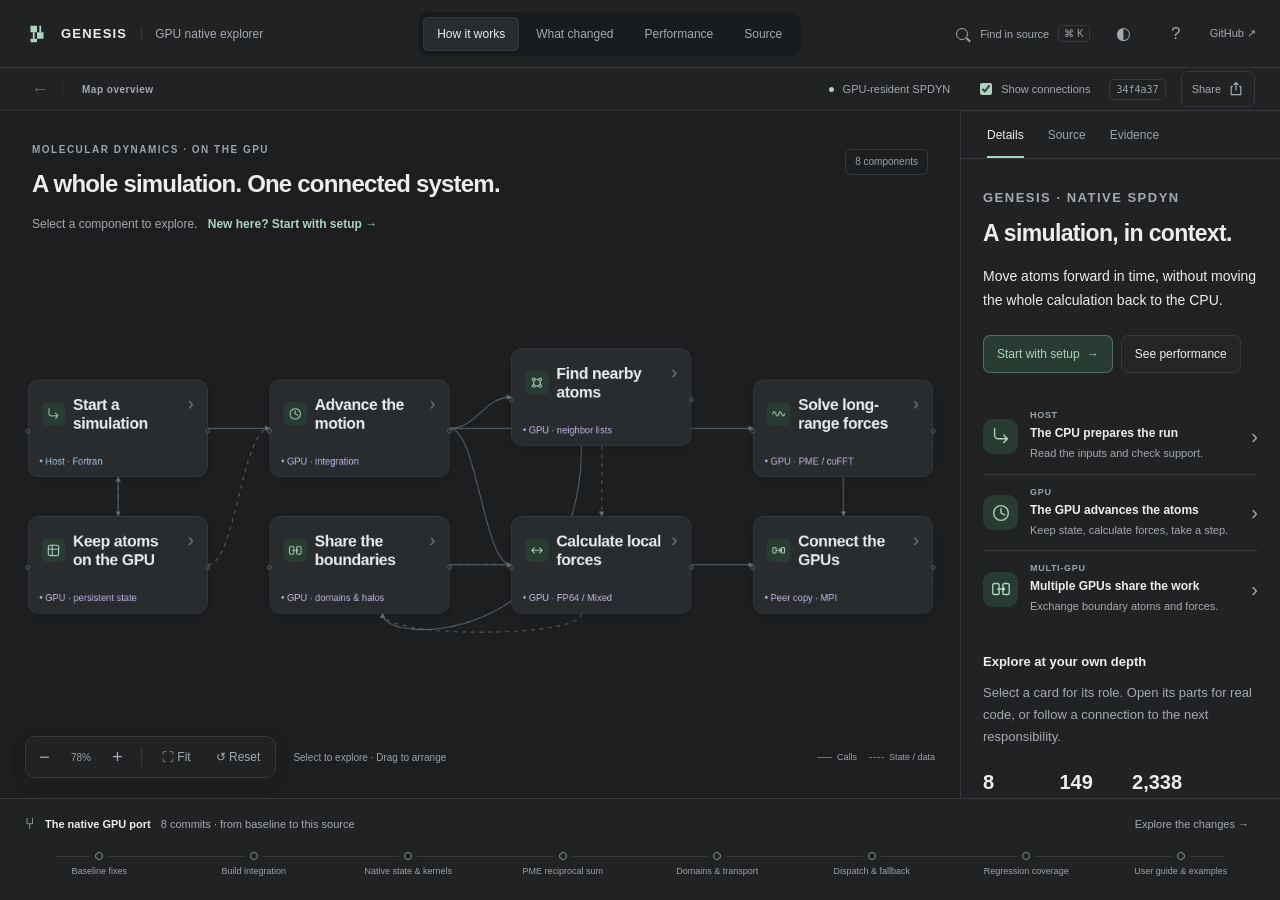
==== docs/explorer/index.html @ 55e9e9e3 "Make architecture blocks link directly to components and source" ====
<!doctype html>
<html lang="en">
<head>
  <meta charset="utf-8">
  <meta name="viewport" content="width=device-width, initial-scale=1">
  <meta name="theme-color" content="#1c1e20">
  <meta name="description" content="Explore how GENESIS keeps molecular dynamics on the GPU. An interactive, source-linked guide to the native SPDYN architecture and published results.">
  <title>GENESIS — GPU native explorer</title>
  <link rel="icon" href="./favicon.svg" type="image/svg+xml">
  <link rel="stylesheet" href="./styles.css">
  <script defer src="./source-map.js"></script>
  <script defer src="./component-guide.js"></script>
  <script defer src="./measurements.js"></script>
  <script defer src="./source-index.js"></script>
  <script defer src="./source-manifest.js"></script>
  <script defer src="./source-reader.js"></script>
  <script defer src="./navigation.js"></script>
  <script defer src="./app.js"></script>
</head>
<body>
  <a class="skip-link" href="#workspace">Skip to explorer</a>
  <header class="app-header">
    <button class="brand" id="home" aria-label="GENESIS explorer home"><svg viewBox="0 0 28 28" aria-hidden="true"><path d="M7 5h7v7H7zM14 12h7v7h-7zM7 19h7v4H7z"/><path d="M10.5 12v7M17.5 5v7" fill="none" stroke="currentColor" stroke-width="2"/></svg><strong>GENESIS</strong><span>GPU native explorer</span></button>
    <nav class="segmented main-nav" aria-label="Explorer view"><button data-view="architecture" aria-pressed="true">How it works</button><button data-view="movement" aria-pressed="false">What changed</button><button data-view="measurements" aria-pressed="false">Performance</button><button id="source-open" aria-pressed="false">Source</button></nav>
    <div class="header-actions"><button id="search-open" class="search-button" aria-label="Find in source" title="Find a component or function"><span class="search-icon" aria-hidden="true"></span><span>Find in source</span><kbd>⌘ K</kbd></button><button id="theme" class="icon-button" aria-label="Switch to light appearance" title="Change appearance">◐</button><button id="help-open" class="icon-button" aria-label="How to use this explorer">?</button><a class="github-link" href="https://github.com/wmarti/genesis-gpu-native" target="_blank" rel="noreferrer" aria-label="Open repository on GitHub">GitHub ↗</a></div>
  </header>
  <div class="context-bar"><div class="breadcrumbs"><button id="back" aria-label="Go back to overview" disabled>←</button><button id="overview">Map overview</button><span id="breadcrumb-detail"></span></div><div class="context-controls"><span class="status-dot"></span><span id="context-label">GPU-resident SPDYN</span><label id="neighbor-control"><input type="checkbox" id="neighbors" checked> Show connections</label><a id="revision" class="revision" target="_blank" rel="noreferrer"></a></div><button id="share-open" class="share-button" title="Share the current component, source, or results">Share <svg viewBox="0 0 20 20" fill="none" stroke="currentColor" stroke-width="1.5" aria-hidden="true"><path d="M6 7H4v10h12V7h-2M10 12V2m-3 3 3-3 3 3"/></svg></button></div>
  <main id="workspace" class="workspace" tabindex="-1">
    <section id="main-panel" class="main-panel" aria-label="Architecture explorer">
      <div class="canvas-heading"><div><p class="eyebrow" id="view-eyebrow">MOLECULAR DYNAMICS · ON THE GPU</p><h1 id="view-title">A whole simulation. One connected system.</h1><p id="view-subtitle">Follow a step from input to motion. Select a component to see how it works.</p></div><span class="scope-chip" id="scope-chip">8 components</span></div>
      <div id="graph-viewport" class="graph-viewport" aria-label="Interactive architecture graph"><div id="graph-world" class="graph-world"><svg id="connections" class="connections" width="1250" height="650" viewBox="0 0 1250 650" aria-hidden="true"></svg><div id="nodes"></div></div></div>
      <div id="alternate-view" class="alternate-view" hidden></div>
      <div id="graph-bottom" class="graph-bottom"><div class="graph-tools"><button id="zoom-out" aria-label="Zoom out">−</button><span id="zoom-label">100%</span><button id="zoom-in" aria-label="Zoom in">+</button><span class="tool-divider"></span><button id="fit" title="Fit graph in view">⛶ <span>Fit</span></button><button id="arrange" title="Restore original layout">↺ <span>Reset</span></button></div><span class="canvas-hint">Select to explore · Drag to arrange</span><div class="graph-legend"><span><i></i> Calls</span><span><i class="dashed"></i> State / data</span></div></div>
    </section>
    <aside id="inspector" class="inspector" aria-label="Component inspector"><nav class="inspector-tabs" aria-label="Inspector view"><button data-tab="details" aria-pressed="true">Details</button><button data-tab="code" aria-pressed="false">Source</button><button data-tab="evidence" aria-pressed="false">Evidence</button></nav><div id="inspector-content" class="inspector-content"></div></aside>
  </main>
  <footer class="history-footer"><div class="history-top"><span><span class="branch-icon" aria-hidden="true">⑂</span><strong>The native GPU port</strong><span class="muted">8 commits · from baseline to this source</span></span><button id="history-open">Explore the changes <span aria-hidden="true">→</span></button></div><div id="timeline" class="timeline" aria-label="Native port commit history"></div></footer>
  <dialog id="search-dialog" class="search-dialog" aria-label="Find in source"><form method="dialog" class="search-top"><span class="search-icon" aria-hidden="true"></span><input id="search-input" placeholder="Search components, functions, or files…" aria-label="Search source" autocomplete="off"><button class="small-button" aria-label="Close search">Esc</button></form><p class="search-caption" id="search-caption">Start with a component, or search the SPDYN source.</p><div id="search-results" class="search-results"></div></dialog>
  <dialog id="share-dialog" class="share-dialog" aria-labelledby="share-title"><form method="dialog"><button class="close-help icon-button" aria-label="Close sharing">×</button></form><h2 id="share-title">Share this view</h2><p>Open the same component, source definition, or performance comparison.</p><label for="share-url" class="sr-only">Link to this view</label><input id="share-url" type="text" readonly spellcheck="false"><p id="share-preview-note" class="share-note" hidden>This is a local preview. The public link will work after the explorer is published to GitHub Pages.</p><div class="share-actions"><button id="share-copy" class="button primary">Copy link</button><span id="share-status" role="status"></span></div></dialog>
  <dialog id="help-dialog" class="help-dialog" aria-label="How to use the explorer"><form method="dialog"><button class="close-help icon-button" aria-label="Close help">×</button></form><p class="eyebrow">A SMALL GUIDE</p><h2>Follow your curiosity.</h2><p>Start with the map. Every card explains one part of the simulation in plain language.</p><div class="help-row"><span>1</span><div><strong>Select a component</strong><p>Read its role and follow its connections on the map.</p></div></div><div class="help-row"><span>2</span><div><strong>Go one level deeper</strong><p>Explore its parts, read an excerpt, or open Source to browse complete files.</p></div></div><div class="help-row"><span>3</span><div><strong>See the evidence</strong><p>Browse the port history and published benchmarks, with links to their source.</p></div></div><p class="help-note">Drag cards to rearrange. Drag the background to pan. Use + / − or scroll to zoom. Press <kbd>⌘ / Ctrl K</kbd> to search and <kbd>Esc</kbd> to go back.</p><nav class="documentation-links" aria-label="Documentation"><a href="https://github.com/wmarti/genesis-gpu-native/blob/main/doc/21_GPU_Native.rst" target="_blank" rel="noreferrer">User guide ↗</a><a href="./architecture.html" target="_blank" rel="noreferrer">Interactive diagram ↗</a><a href="https://github.com/wmarti/genesis-gpu-native" target="_blank" rel="noreferrer">Repository ↗</a></nav></dialog>
  <div id="toast" class="toast" role="status"></div>
</body>
</html>
---- docs/explorer/styles.css ----
:root {
  color-scheme:dark;
  --bg:#1c1e20;
  --panel:#202224;
  --card:#292c2f;
  --card-hover:#303538;
  --text:#ecedee;
  --muted:#a4a9af;
  --faint:#9ba3ab;
  --line:#35393d;
  --accent:#acd4be;
  --accent-bg:#283c33;
  --blue:#aec8e3;
  --purple:#c4b7e5;
  --shadow:0 16px 60px #0004;
  --dot:#3c414550;
  font-family:-apple-system,BlinkMacSystemFont,"Segoe UI",sans-serif;
  font-size:13px;
  -webkit-font-smoothing:antialiased
}
* {
  box-sizing:border-box
}
body {
  margin:0;
  height:100dvh;
  display:flex;
  flex-direction:column;
  overflow:hidden;
  background:var(--bg);
  color:var(--text)
}
button,input,select {
  font:inherit
}
button,a,input,select {
  -webkit-tap-highlight-color:transparent
}
button {
  color:inherit;
  border:0;
  background:none;
  cursor:pointer
}
button:disabled {
  opacity:.35;
  cursor:default
}
a {
  color:var(--accent);
  text-decoration:none
}
a:hover {
  text-decoration:underline
}
button:focus-visible,a:focus-visible,input:focus-visible,select:focus-visible {
  outline:2px solid var(--accent);
  outline-offset:4px
}
button:hover:not(:disabled) {
  color:var(--text)
}
button:active:not(:disabled) {
  transform:translateY(1px)
}
[hidden] {
  display:none!important
}
h1,h2,h3,p {
  margin:0
}
h1 {
  font-size:24px;
  font-weight:600;
  letter-spacing:-.8px;
  line-height:1.25
}
h2 {
  font-size:24px;
  font-weight:600;
  letter-spacing:-.65px;
  line-height:1.25
}
h3 {
  font-size:14px;
  font-weight:600
}
p {
  line-height:1.65
}
kbd {
  font-family:inherit;
  font-size:10px;
  border:1px solid var(--line);
  border-radius:4px;
  padding:2px 5px;
  color:var(--muted)
}
.muted {
  color:var(--muted)
}
.eyebrow {
  font-size:10px;
  font-weight:600;
  letter-spacing:1.5px;
  color:var(--faint);
  margin-bottom:10px
}
.skip-link {
  position:absolute;
  top:-100px;
  background:var(--panel);
  padding:12px;
  z-index:99
}
.skip-link:focus {
  top:0
}
.app-header {
  height:68px;
  flex-shrink:0;
  display:flex;
  align-items:center;
  justify-content:space-between;
  padding:0 24px;
  border-bottom:1px solid var(--line);
  gap:16px;
  background:var(--panel)
}
.brand {
  display:flex;
  align-items:center;
  gap:11px;
  white-space:nowrap;
  padding:0
}
.brand svg {
  width:26px;
  height:26px;
  fill:var(--accent);
  color:var(--accent)
}
.brand strong {
  letter-spacing:1.2px;
  font-size:13px
}
.brand>span {
  border-left:1px solid var(--line);
  padding-left:13px;
  margin-left:3px;
  color:var(--muted);
  font-size:12px
}
.segmented {
  display:flex;
  border:1px solid var(--line);
  padding:4px;
  gap:3px;
  border-radius:10px
}
.segmented button {
  padding:8px 14px;
  color:var(--muted);
  font-size:12px;
  border-radius:6px;
  white-space:nowrap
}
.segmented button[aria-pressed=true] {
  background:#ffffff0d;
  color:var(--text);
  box-shadow:0 1px 3px #0002
}
.header-actions {
  display:flex;
  align-items:center;
  gap:16px;
  color:var(--muted)
}
.search-button {
  display:flex;
  gap:9px;
  align-items:center;
  font-size:11px;
  padding:6px 0
}
.search-icon {
  width:12px;
  height:12px;
  border:1.5px solid currentColor;
  border-radius:50%;
  position:relative;
  display:inline-block;
  flex-shrink:0;
  margin-right:3px
}
.search-icon:after {
  content:"";
  position:absolute;
  width:5px;
  height:1.5px;
  background:currentColor;
  right:-4px;
  bottom:-2px;
  transform:rotate(45deg)
}
.icon-button {
  font-size:17px;
  min-width:25px;
  min-height:30px;
  color:var(--muted)
}
.github-link {
  font-size:11px;
  color:var(--muted)
}
.context-bar {
  height:43px;
  flex-shrink:0;
  display:flex;
  align-items:center;
  justify-content:space-between;
  padding:0 25px;
  border-bottom:1px solid var(--line);
  font-size:11px;
  background:var(--panel)
}
.breadcrumbs {
  display:flex;
  align-items:center;
  gap:12px
}
.breadcrumbs>button:first-child {
  font-size:18px;
  padding-right:14px;
  border-right:1px solid var(--line)
}
.breadcrumbs>button:nth-child(2) {
  font-size:10px;
  font-weight:600;
  letter-spacing:.5px;
  color:var(--muted)
}
#breadcrumb-detail {
  color:var(--text)
}
#breadcrumb-detail:not(:empty):before {
  content:"/";
  color:var(--faint);
  margin-right:12px
}
.context-controls {
  display:flex;
  align-items:center;
  gap:9px;
  color:var(--muted)
}
.status-dot {
  width:5px;
  height:5px;
  border-radius:50%;
  background:var(--accent)
}
.context-controls label {
  display:flex;
  align-items:center;
  gap:6px;
  margin:0 10px 0 17px
}
.context-controls input {
  accent-color:var(--accent);
  width:12px;
  height:12px
}
.revision {
  color:var(--faint);
  font-family:ui-monospace,SFMono-Regular,Consolas,monospace;
  font-size:10px;
  border:1px solid var(--line);
  border-radius:5px;
  padding:4px 6px
}
.workspace {
  display:grid;
  grid-template-columns:minmax(0,1fr) 350px;
  flex:1;
  min-height:0;
  outline:none
}
.main-panel {
  position:relative;
  min-width:0;
  min-height:0;
  overflow:hidden;
  display:flex;
  flex-direction:column;
  background-image:radial-gradient(var(--dot) .7px,transparent .7px);
  background-size:24px 24px
}
.canvas-heading {
  padding:31px 32px 0;
  display:flex;
  justify-content:space-between;
  gap:20px;
  flex-shrink:0;
  pointer-events:none;
  z-index:1
}
.canvas-heading>div {
  max-width:640px
}
.canvas-heading>div>p:last-child {
  color:var(--muted);
  font-size:12px;
  margin-top:10px
}
.scope-chip {
  border:1px solid var(--line);
  height:26px;
  border-radius:6px;
  padding:6px 9px;
  white-space:nowrap;
  font-size:10px;
  color:var(--faint);
  margin-top:7px
}
.graph-viewport {
  flex:1;
  position:relative;
  min-height:0;
  overflow:hidden;
  touch-action:none;
  cursor:grab
}
.graph-viewport:active {
  cursor:grabbing
}
.graph-world {
  position:absolute;
  transform-origin:0 0;
  width:1250px;
  height:650px;
  will-change:transform
}
.connections {
  position:absolute;
  inset:0;
  overflow:visible;
  pointer-events:none
}
.edge {
  stroke:#59636b;
  stroke-width:1.3;
  fill:none;
  transition:opacity .2s,stroke .2s
}
.edge.data {
  stroke-dasharray:5 6
}
.edge.highlight {
  stroke:var(--accent);
  stroke-width:1.6
}
.edge.faded {
  opacity:.13
}
.edge-label {
  fill:var(--faint);
  font-size:10px;
  paint-order:stroke;
  stroke:var(--bg);
  stroke-width:5px;
  stroke-linejoin:round
}
.edge-label.faded {
  opacity:.15
}
.node {
  position:absolute;
  width:231px;
  min-height:145px;
  background:var(--card);
  border:1px solid #40464c88;
  border-radius:13px;
  overflow:visible;
  box-shadow:0 3px 8px #0001;
  cursor:grab;
  text-align:left;
  transition:background .18s,border-color .18s,box-shadow .18s,opacity .18s;
  padding:0;
  color:var(--text);
  touch-action:none
}
.node:hover {
  background:var(--card-hover);
  border-color:#67727a;
  box-shadow:0 6px 20px #0002
}
.node.selected {
  border-color:var(--accent);
  box-shadow:0 0 0 1px #acd4be20,0 6px 20px #0002
}
.node.selected:before {
  content:"";
  position:absolute;
  inset:-4px;
  border:1px solid #acd4be24;
  border-radius:16px;
  pointer-events:none
}
.node.faded {
  opacity:1
}
.node:active:not(:disabled) {
  transform:none
}
.node-main {
  padding:18px 17px 16px
}
.node-heading {
  display:flex;
  align-items:center;
  gap:9px;
  margin-bottom:11px
}
.node-icon {
  width:27px;
  height:27px;
  display:grid;
  place-items:center;
  border-radius:7px;
  background:#ffffff06;
  color:var(--accent);
  font-size:17px;
  flex-shrink:0
}
.node h3 {
  font-size:16px;
  font-weight:550;
  letter-spacing:-.35px;
  line-height:1.25
}
.node-open {
  margin-left:auto;
  font-size:15px;
  color:var(--faint);
  align-self:start
}
.node p {
  color:var(--muted);
  font-size:12px;
  line-height:1.55;
  min-height:56px
}
/* At laptop sizes, roles stay legible and detail appears on selection. */
.compact-graph .node { min-height:0; }
.compact-graph .node-main { padding:19px 17px 17px; }
.compact-graph .node-heading { min-height:48px; margin-bottom:0; gap:10px; }
.compact-graph .node h3 { font-size:20px; line-height:1.2; letter-spacing:-.4px; }
.compact-graph .node-icon { width:30px; height:30px; }
.compact-graph .node p { display:none; }
.compact-graph .node .node-footer { font-size:12px; padding:12px 14px; }
.compact-graph .node-footer>span:last-child { display:none; }
.compact-graph .node-open { font-size:23px; }
.node-footer {
  border-top:1px solid #ffffff07;
  display:flex;
  align-items:center;
  justify-content:space-between;
  padding:9px 16px;
  font-size:9px;
  color:var(--faint);
  border-radius:0 0 12px 12px
}
.node-footer .badge {
  color:var(--purple)
}
.node.host .badge {
  color:var(--blue)
}
.node .port {
  position:absolute;
  width:6px;
  height:6px;
  border-radius:50%;
  border:1px solid #59636b;
  background:var(--card);
  top:50%;
  left:-4px
}
.node .port.right {
  left:auto;
  right:-4px
}
.node.selected .port {
  border-color:var(--accent)
}
.graph-bottom {
  min-height:68px;
  display:flex;
  align-items:center;
  gap:17px;
  padding:0 25px 14px;
  flex-shrink:0
}
.graph-tools {
  display:flex;
  align-items:center;
  gap:7px;
  background:var(--panel);
  border:1px solid var(--line);
  border-radius:10px;
  padding:6px;
  box-shadow:0 4px 20px #0001
}
.graph-tools button {
  color:var(--muted);
  font-size:12px;
  height:28px;
  border-radius:5px;
  padding:0 9px
}
.graph-tools button:hover {
  background:#ffffff08
}
.graph-tools button:first-child,.graph-tools button:nth-child(3) {
  font-size:18px;
  width:25px;
  padding:0
}
.graph-tools #zoom-label {
  font-size:10px;
  color:var(--faint);
  width:34px;
  text-align:center
}
.tool-divider {
  height:18px;
  width:1px;
  background:var(--line);
  margin:0 4px
}
.canvas-hint {
  font-size:10px;
  color:var(--faint)
}
.graph-legend {
  display:flex;
  gap:12px;
  margin-left:auto;
  font-size:9px;
  color:var(--faint);
  white-space:nowrap
}
.graph-legend span {
  display:flex;
  align-items:center;
  gap:5px
}
.graph-legend i {
  width:15px;
  border-top:1px solid #65717b
}
.graph-legend i.dashed {
  border-top-style:dashed
}
.inspector {
  background:var(--panel);
  border-left:1px solid var(--line);
  min-height:0;
  display:flex;
  flex-direction:column;
  overflow:hidden
}
.inspector-tabs {
  height:48px;
  display:flex;
  gap:24px;
  align-items:stretch;
  flex-shrink:0;
  padding:0 26px;
  border-bottom:1px solid var(--line)
}
.inspector-tabs button {
  padding:0;
  font-size:11px;
  color:var(--faint);
  position:relative
}
.inspector-tabs button[aria-pressed=true] {
  color:var(--text)
}
.inspector-tabs button[aria-pressed=true]:after {
  content:"";
  position:absolute;
  bottom:0;
  height:2px;
  left:0;
  right:0;
  background:var(--accent)
}
.inspector-content {
  padding:30px 26px 32px;
  overflow:auto;
  min-height:0;
  scrollbar-width:thin;
  scrollbar-color:var(--line) transparent
}
.inspector-content h2 {
  font-size:24px;
  margin-bottom:17px
}
.inspector-content .lead {
  font-size:13px;
  line-height:1.7;
  margin-bottom:17px;
  color:var(--text)
}
.inspector-content p {
  font-size:12px;
  color:var(--muted)
}
.inspector-content h3 {
  margin:27px 0 13px;
  font-size:12px
}
.inspector-actions {
  display:flex;
  gap:8px;
  flex-wrap:wrap;
  margin:23px 0
}
.button {
  display:inline-flex;
  align-items:center;
  justify-content:center;
  border:1px solid var(--line);
  background:#ffffff04;
  padding:10px 13px;
  border-radius:7px;
  font-size:11px;
  gap:7px;
  color:var(--text);
  line-height:1.3
}
.button.primary {
  border-color:#acd4be55;
  background:var(--accent-bg);
  color:var(--accent)
}
.button:hover {
  background:var(--card-hover);
  text-decoration:none
}
.info-rows {
  border-top:1px solid var(--line)
}
.info-row {
  display:flex;
  justify-content:space-between;
  gap:14px;
  padding:12px 0;
  border-bottom:1px solid var(--line);
  font-size:11px;
  line-height:1.45
}
.info-row span {
  color:var(--faint)
}
.info-row strong {
  font-weight:450;
  text-align:right
}
.callout {
  padding:14px 15px;
  border-radius:9px;
  background:#ffffff03;
  border:1px solid var(--line);
  margin:22px 0
}
.callout strong {
  display:block;
  font-size:11px;
  font-weight:600;
  margin-bottom:6px;
  color:var(--accent)
}
.callout p {
  font-size:11px
}
.subtle-link {
  font-size:11px
}
.documentation-links {
  display:flex;
  flex-wrap:wrap;
  gap:10px 18px;
  margin-top:18px
}
.component-list {
  display:flex;
  flex-direction:column
}
.component-link {
  border-bottom:1px solid var(--line);
  padding:12px 0;
  display:flex;
  align-items:center;
  justify-content:space-between;
  gap:10px;
  text-align:left;
  font-size:11px;
  line-height:1.4
}
.component-link span:last-child {
  color:var(--faint)
}
.detail-item {
  padding:0 0 17px;
  display:flex;
  gap:10px
}
.detail-item>span {
  color:var(--accent);
  font-size:10px;
  padding-top:5px
}
.file-link {
  display:block;
  padding:10px 0;
  border-bottom:1px solid var(--line);
  font-family:ui-monospace,SFMono-Regular,monospace;
  font-size:10px;
  color:var(--muted);
  overflow-wrap:anywhere
}
.code-function {
  margin:22px 0
}
.code-function h3 {
  margin:0 0 6px;
  font-size:12px;
  overflow-wrap:anywhere
}
.code-function .code-meta {
  display:flex;
  justify-content:space-between;
  margin-bottom:10px;
  gap:5px;
  font-size:9px;
  color:var(--faint)
}
pre {
  background:var(--bg);
  border:1px solid var(--line);
  border-radius:8px;
  padding:15px 13px;
  overflow:auto;
  font-size:10px;
  line-height:1.7;
  color:var(--blue);
  tab-size:2;
  margin:12px 0
}
.code-keyword {
  color:var(--purple)
}
.code-number {
  color:var(--accent)
}
.line-number {
  color:var(--faint);
  display:inline-block;
  width:31px;
  user-select:none
}
.evidence-link {
  display:block;
  padding:14px 0;
  border-bottom:1px solid var(--line);
  font-size:11px
}
.evidence-link strong {
  display:block;
  font-weight:500
}
.evidence-link span {
  display:block;
  color:var(--faint);
  font-size:10px;
  margin-top:5px
}
.history-footer {
  height:94px;
  flex-shrink:0;
  background:var(--panel);
  border-top:1px solid var(--line);
  padding:14px 25px 10px
}
.history-top {
  display:flex;
  justify-content:space-between;
  align-items:center;
  font-size:10px
}
.history-top>span {
  display:flex;
  align-items:center;
  gap:10px
}
.history-top strong {
  font-weight:550
}
.branch-icon {
  color:var(--accent);
  font-size:16px
}
.history-top button {
  font-size:10px;
  color:var(--muted)
}
.timeline {
  display:flex;
  justify-content:space-between;
  position:relative;
  margin-top:13px;
  gap:6px
}
.timeline:before {
  content:"";
  position:absolute;
  left:30px;
  right:30px;
  top:5px;
  height:1px;
  background:var(--line)
}
.timeline button {
  z-index:1;
  display:flex;
  flex-direction:column;
  align-items:center;
  gap:7px;
  font-size:8px;
  color:var(--faint);
  width:12.5%;
  line-height:1;
  white-space:nowrap
}
.timeline button:before {
  content:"";
  width:6px;
  height:6px;
  border:1.5px solid #83938a;
  background:var(--panel);
  box-shadow:0 0 0 5px var(--panel);
  border-radius:50%;
  display:block
}
.timeline button:hover:before,.timeline button.active:before {
  background:var(--accent);
  border-color:var(--accent)
}
.timeline button.active {
  color:var(--accent)
}
dialog {
  color:var(--text);
  background:var(--panel);
  border:1px solid #4a5158;
  border-radius:16px;
  box-shadow:var(--shadow)
}
dialog::backdrop {
  background:#090d10a8;
  backdrop-filter:blur(7px)
}
.search-dialog {
  width:650px;
  max-width:calc(100% - 30px);
  padding:0;
  top:12vh;
  margin-top:0;
  max-height:72vh
}
.search-top {
  padding:22px;
  display:flex;
  align-items:center;
  gap:14px;
  border-bottom:1px solid var(--line);
  color:var(--muted)
}
.search-top input {
  background:none;
  border:0;
  color:var(--text);
  outline:none;
  flex:1;
  min-width:0;
  font-size:16px
}
.small-button {
  font-size:10px;
  color:var(--muted);
  border:1px solid var(--line);
  border-radius:5px;
  padding:4px 7px
}
.search-caption {
  font-size:11px;
  color:var(--faint);
  padding:14px 22px 8px
}
.search-results {
  padding:5px 10px 14px;
  max-height:50vh;
  overflow:auto
}
.search-result {
  display:flex;
  align-items:center;
  justify-content:space-between;
  padding:13px 12px;
  border-radius:8px;
  width:100%;
  gap:15px;
  text-align:left;
  overflow-wrap:anywhere
}
.search-result:hover,.search-result:focus {
  background:var(--card);
  outline:none
}
.search-result strong {
  display:block;
  font-size:12px;
  font-weight:500
}
.search-result small {
  display:block;
  font-size:10px;
  color:var(--faint);
  margin-top:6px
}
.search-result>span:last-child {
  color:var(--accent);
  font-size:10px;
  white-space:nowrap
}
.empty {
  padding:30px 15px;
  color:var(--muted);
  font-size:12px
}
.help-dialog {
  padding:36px;
  width:470px;
  max-width:calc(100% - 30px)
}
.close-help {
  position:absolute;
  top:15px;
  right:15px
}
.help-dialog h2 {
  margin-bottom:18px
}
.help-dialog>p {
  color:var(--muted);
  font-size:13px
}
.help-row {
  display:flex;
  gap:17px;
  padding-top:25px
}
.help-row>span {
  background:var(--accent-bg);
  color:var(--accent);
  width:28px;
  height:28px;
  display:grid;
  place-items:center;
  border-radius:50%;
  flex-shrink:0;
  font-size:11px
}
.help-row strong {
  font-size:13px;
  font-weight:550
}
.help-row p {
  font-size:12px;
  color:var(--muted);
  margin-top:5px
}
.help-dialog .help-note {
  font-size:11px;
  margin:27px 0 20px;
  border-top:1px solid var(--line);
  padding-top:20px
}
.help-dialog>a {
  font-size:12px
}
.toast {
  position:fixed;
  bottom:115px;
  left:50%;
  transform:translateX(-50%) translateY(15px);
  background:var(--card);
  border:1px solid var(--line);
  box-shadow:var(--shadow);
  padding:12px 20px;
  border-radius:9px;
  font-size:12px;
  opacity:0;
  pointer-events:none;
  transition:opacity .2s,transform .2s;
  z-index:20
}
.toast.visible {
  opacity:1;
  transform:translateX(-50%) translateY(0)
}
.alternate-view {
  overflow:auto;
  min-height:0;
  flex:1;
  padding:30px 32px;
  scrollbar-width:thin;
  scrollbar-color:var(--line) transparent
}
.metric-controls {
  display:flex;
  align-items:end;
  gap:14px;
  flex-wrap:wrap;
  margin-bottom:28px
}
.select-label {
  color:var(--faint);
  font-size:10px;
  display:flex;
  flex-direction:column;
  gap:8px
}
.select-label select {
  border:1px solid var(--line);
  color:var(--text);
  background:var(--panel);
  padding:10px 30px 10px 12px;
  border-radius:7px;
  font-size:12px
}
.metric-summary {
  display:flex;
  align-items:baseline;
  gap:12px;
  margin-bottom:6px
}
.metric-summary strong {
  font-size:43px;
  letter-spacing:-1.5px;
  font-weight:500
}
.metric-summary span {
  font-size:12px;
  color:var(--muted)
}
.chart-description {
  color:var(--muted);
  font-size:11px;
  margin-bottom:20px
}
.chart-wrap {
  background:var(--panel);
  border:1px solid var(--line);
  border-radius:14px;
  padding:20px 18px 10px
}
.chart {
  width:100%;
  display:block;
  height:auto;
  max-height:340px;
  overflow:visible
}
.chart text {
  font:11px -apple-system,BlinkMacSystemFont,sans-serif;
  fill:var(--faint)
}
.chart .chart-value {
  fill:var(--text);
  font-size:13px;
  font-weight:500
}
.chart-grid {
  stroke:var(--line);
  stroke-width:1;
  stroke-dasharray:3 5
}
.chart-bar {
  fill:var(--accent);
  opacity:.8;
  transition:opacity .2s
}
.chart-bar:hover {
  opacity:1
}
.measure-table {
  width:100%;
  border-collapse:collapse;
  font-size:11px;
  margin-top:18px
}
.measure-table th {
  text-align:left;
  color:var(--faint);
  font-weight:400;
  border-bottom:1px solid var(--line);
  padding:10px
}
.measure-table td {
  padding:12px 10px;
  border-bottom:1px solid var(--line)
}
.measure-table th:not(:first-child),.measure-table td:not(:first-child) {
  text-align:right
}
.chart-footnote {
  margin:16px 0 0;
  color:var(--faint);
  font-size:10px
}
.measurement-switch {
  display:flex;
  gap:8px;
  margin-bottom:25px
}
.measurement-switch button {
  font-size:11px;
  padding:8px 12px;
  border-radius:20px;
  border:1px solid var(--line);
  color:var(--muted)
}
.measurement-switch button.active {
  color:var(--accent);
  border-color:#acd4be50;
  background:var(--accent-bg)
}
.validation-grid {
  display:grid;
  grid-template-columns:1fr 1fr;
  gap:15px
}
.validation-card {
  background:var(--panel);
  border:1px solid var(--line);
  border-radius:13px;
  padding:22px
}
.validation-card strong {
  display:block;
  font-size:24px;
  font-weight:500;
  letter-spacing:-.5px;
  color:var(--accent);
  margin:13px 0
}
.validation-card h3 {
  font-size:12px
}
.validation-card p {
  font-size:11px;
  color:var(--muted)
}
.validation-card a {
  font-size:10px;
  display:block;
  margin-top:15px
}
.movement-intro {
  display:grid;
  grid-template-columns:1fr 40px 1fr;
  align-items:center;
  gap:15px;
  margin-bottom:30px
}
.movement-lane {
  background:var(--panel);
  border:1px solid var(--line);
  border-radius:12px;
  padding:20px
}
.movement-lane p {
  font-size:11px;
  color:var(--muted);
  margin-top:10px
}
.movement-lane:last-child {
  border-color:#acd4be44
}
.movement-arrow {
  text-align:center;
  font-size:22px;
  color:var(--accent)
}
.commit-cards {
  display:grid;
  grid-template-columns:1fr 1fr;
  gap:12px
}
.commit-card {
  border:1px solid var(--line);
  border-radius:10px;
  background:var(--panel);
  padding:18px;
  text-align:left
}
.commit-card.active,.commit-card:hover {
  border-color:#acd4be66;
  background:var(--card)
}
.commit-card .commit-number {
  color:var(--accent);
  font-size:10px;
  display:block;
  margin-bottom:13px
}
.commit-card h3 {
  font-size:14px;
  margin-bottom:10px
}
.commit-card p {
  font-size:10px;
  color:var(--faint)
}
.commit-card .commit-stats {
  margin-top:16px;
  display:flex;
  gap:10px;
  font-size:10px;
  color:var(--muted)
}
.added {
  color:var(--accent)
}
.deleted {
  color:#dfabab
}
.commit-file {
  font-family:ui-monospace,monospace;
  font-size:9px;
  padding:12px 0;
  border-bottom:1px solid var(--line);
  display:block;
  color:var(--muted);
  overflow-wrap:anywhere
}
.commit-file>span {
  display:block;
  margin-top:6px;
  font-family:-apple-system,sans-serif
}
.step-grid {
  display:grid;
  grid-template-columns:repeat(2,minmax(0,1fr));
  gap:15px
}
.step-card {
  background:var(--panel);
  border:1px solid var(--line);
  border-radius:12px;
  padding:21px;
  text-align:left
}
.step-card:hover,.step-card.active {
  border-color:#acd4be66;
  background:var(--card)
}
.step-card>span {
  color:var(--accent);
  font-size:10px
}
.step-card h3 {
  margin:13px 0 10px;
  font-size:15px;
  line-height:1.3
}
.step-card p {
  font-size:12px;
  color:var(--muted)
}
.step-card small {
  display:block;
  margin-top:17px;
  font-family:ui-monospace,monospace;
  color:var(--faint);
  font-size:9px;
  overflow-wrap:anywhere
}
.graph-caption {
  font-size:11px;
  color:var(--faint);
  margin-top:20px
}
body.light {
  color-scheme:light;
  --bg:#f5f6f7;
  --panel:#fff;
  --card:#fff;
  --card-hover:#f0f4f2;
  --text:#252a2d;
  --muted:#616a71;
  --faint:#626e78;
  --line:#e1e5e7;
  --accent:#32785a;
  --accent-bg:#eaf4ee;
  --blue:#467da7;
  --purple:#7b63a4;
  --dot:#cdd4d970;
  --shadow:0 16px 60px #16232020
}
.light .node {
  border-color:#d9dfe2
}
.light .node-footer {
  border-top-color:var(--line)
}
.light .node-icon {
  background:#eef3f0
}
.light .segmented button[aria-pressed=true] {
  background:#eaf0ec
}
.light .edge {
  stroke:#bbc4ca
}
.light .edge.highlight {
  stroke:var(--accent)
}
.light .deleted {
  color:#ac5252
}
.light .callout {
  background:var(--bg)
}
@media(min-width:1700px) {
  .workspace {
    grid-template-columns:minmax(0,1fr) 410px
  }
  .inspector-content {
    padding:35px 32px
  }
  .inspector-tabs {
    padding-left:32px
  }
  .canvas-heading {
    padding:35px 40px 0
  }
  .graph-bottom {
    padding-left:32px
  }
  .alternate-view {
    padding:30px 40px
  }
}
@media(max-width:1250px) {
  .brand>span {
    display:none
  }
  .header-actions {
    gap:12px
  }
  .search-button>span:not(.search-icon) {
    display:none
  }
  .workspace {
    grid-template-columns:minmax(0,1fr) 320px
  }
  .canvas-heading {
    padding:25px 24px 0
  }
  h1 {
    font-size:21px
  }
  .canvas-hint {
    display:none
  }
  .graph-bottom {
    padding-left:20px;
    gap:10px
  }
  .graph-legend {
    font-size:8px
  }
  .inspector-content {
    padding:25px 22px
  }
  .scope-chip {
    display:none
  }
}
@media(max-width:900px) {
  .app-header {
    padding:0 16px;
    height:61px;
    gap:10px
  }
  .brand strong {
    font-size:12px
  }
  .main-nav button {
    padding:8px 10px;
    font-size:11px
  }
  .header-actions {
    gap:7px
  }
  .github-link,.search-button kbd {
    display:none
  }
  .context-bar {
    padding:0 17px
  }
  .context-controls>span {
    display:none
  }
  .workspace {
    grid-template-columns:minmax(0,1fr) 290px
  }
  .canvas-heading {
    padding:25px 20px 0
  }
  h1 {
    font-size:20px
  }
  .canvas-heading .eyebrow {
    font-size:8px
  }
  .canvas-heading>div>p:last-child {
    font-size:11px
  }
  .graph-legend {
    display:none
  }
  .inspector-content {
    padding:24px 19px
  }
  .inspector-content h2 {
    font-size:21px
  }
  .inspector-tabs {
    padding:0 19px;
    gap:21px
  }
  .alternate-view {
    padding:24px 20px
  }
  .commit-cards,.validation-grid,.step-grid {
    grid-template-columns:1fr
  }
  .movement-intro {
    grid-template-columns:1fr
  }
  .movement-arrow {
    transform:rotate(90deg)
  }
  .history-footer {
    padding-left:18px;
    padding-right:18px
  }
  .history-top .muted {
    display:none
  }
  .timeline button {
    font-size:7px
  }
  .metric-controls {
    gap:10px
  }
  .select-label {
    flex:1
  }
  .select-label select {
    width:100%;
    padding-right:20px
  }
}
@media(max-width:680px) {
  body {
    height:auto;
    min-height:100dvh;
    overflow:auto
  }
  .app-header {
    flex-wrap:wrap;
    height:106px;
    padding:13px 15px 10px;
    gap:8px
  }
  .brand {
    order:0
  }
  .header-actions {
    order:1;
    margin-left:auto
  }
  .main-nav {
    order:2;
    width:100%;
    justify-content:stretch;
    border:0;
    background:#ffffff04;
    padding:3px
  }
  .main-nav button {
    flex:1;
    padding:8px
  }
  .workspace {
    display:flex;
    flex-direction:column;
    min-height:0;
    flex:none
  }
  .main-panel {
    height:510px;
    flex:none
  }
  .context-bar {
    height:40px
  }
  .context-controls label {
    margin:0;
    font-size:10px
  }
  .revision {
    display:none
  }
  .canvas-heading {
    padding:22px 20px 0
  }
  .canvas-heading>div>p:last-child {
    font-size:11px
  }
  .graph-bottom {
    min-height:57px;
    padding-bottom:10px
  }
  .graph-tools {
    padding:3px
  }
  .graph-tools button {
    font-size:11px;
    height:26px
  }
  .inspector {
    border-left:0;
    border-top:1px solid var(--line);
    height:auto;
    min-height:300px
  }
  .inspector-content {
    overflow:visible;
    padding:24px 22px
  }
  .inspector-content h2 {
    font-size:23px
  }
  .inspector-tabs {
    padding:0 22px;
    gap:30px
  }
  .history-footer {
    height:96px
  }
  .timeline button {
    font-size:0;
    gap:9px
  }
  .timeline button:after {
    content:attr(data-short);
    font-size:8px
  }
  .history-top {
    font-size:10px
  }
  .history-top button {
    font-size:9px
  }
  .main-panel.alternate {
    height:auto;
    min-height:500px
  }
  .alternate-view {
    overflow:visible
  }
  .movement-intro {
    grid-template-columns:1fr 20px 1fr;
    gap:9px
  }
  .movement-arrow {
    transform:none
  }
  .movement-lane {
    padding:15px
  }
  .movement-lane h3 {
    font-size:12px
  }
  .movement-lane p {
    font-size:10px
  }
  .commit-cards,.validation-grid,.step-grid {
    grid-template-columns:1fr
  }
  .metric-summary strong {
    font-size:38px
  }
  .chart-wrap {
    padding:12px
  }
  .select-label select {
    font-size:11px
  }
  .toast {
    bottom:25px;
    white-space:nowrap
  }
  .help-dialog {
    padding:28px
  }
  .graph-viewport {
    min-height:260px
  }
  .search-top {
    padding:18px
  }
  .search-top input {
    font-size:14px
  }
}
@media(prefers-reduced-motion:reduce) {
  *,*:before,*:after {
    transition:none!important;
    scroll-behavior:auto!important
  }
}
/* Compact windows use readable cards instead of shrinking the entire map. */
@media(max-width:1100px) {
  .workspace {
    display:flex;
    flex-direction:column;
    flex:none;
    min-height:0
  }
  .main-panel {
    height:auto;
    min-height:0;
    flex:none
  }
  .app-header,.context-bar,.history-footer {
    flex-shrink:0
  }
  body {
    height:auto;
    min-height:100dvh;
    overflow:auto
  }
  .canvas-heading {
    padding:27px 24px 0
  }
  .canvas-heading>div {
    max-width:750px
  }
  .canvas-heading h1 {
    font-size:24px
  }
  .canvas-heading>div>p:last-child {
    font-size:12px
  }
  .graph-viewport {
    overflow:visible;
    min-height:0;
    cursor:auto;
    flex:none;
    padding:27px 24px 30px;
    touch-action:pan-y
  }
  .graph-world {
    position:static;
    width:auto;
    height:auto;
    transform:none!important;
    will-change:auto
  }
  #nodes {
    display:grid;
    grid-template-columns:repeat(2,minmax(0,1fr));
    gap:16px
  }
  .node {
    position:relative;
    left:auto!important;
    top:auto!important;
    width:100%;
    min-height:0;
    cursor:pointer;
    touch-action:pan-y
  }
  .node h3 {
    font-size:17px
  }
  .node p {
    font-size:13px;
    min-height:41px;
    line-height:1.6
  }
  .node-main {
    padding:19px 20px 17px
  }
  .node-footer {
    padding:11px 20px;
    font-size:10px
  }
  .node.faded {
    opacity:1
  }
  .connections,.node .port,#graph-bottom,#neighbor-control {
    display:none!important
  }
  .inspector {
    height:auto;
    min-height:340px;
    border-left:0;
    border-top:1px solid var(--line);
    overflow:visible
  }
  .inspector-content {
    padding:27px 24px;
    overflow:visible;
    max-width:850px;
    width:100%;
    margin:0 auto
  }
  .inspector-content h2 {
    font-size:25px
  }
  .inspector-content p {
    font-size:13px
  }
  .inspector-tabs {
    padding-left:24px;
    justify-content:center;
    gap:40px;
    height:52px
  }
  .inspector-tabs button {
    font-size:12px
  }
  .inspector-content .lead {
    font-size:15px
  }
  .inspector-content .info-row {
    font-size:12px
  }
  .alternate-view {
    padding:27px 24px 35px;
    overflow:visible
  }
  .main-panel.alternate {
    min-height:0
  }
  .step-grid,.validation-grid,.commit-cards {
    grid-template-columns:1fr 1fr
  }
  .movement-intro {
    grid-template-columns:1fr 40px 1fr
  }
  .movement-arrow {
    transform:none
  }
  .chart {
    max-height:340px
  }
  .history-footer {
    height:94px
  }
  .context-controls>span {
    display:inline
  }
  .context-controls .status-dot {
    display:inline-block
  }
  .context-bar {
    padding:0 24px
  }
}
@media(max-width:530px) {
  .canvas-heading {
    padding:25px 20px 0
  }
  .canvas-heading h1 {
    font-size:23px
  }
  .graph-viewport {
    padding:25px 20px
  }
  .node-main {
    padding:14px 12px 13px
  }
  .node h3 {
    font-size:14px
  }
  .node-heading {
    gap:7px;
    margin-bottom:8px
  }
  .node-icon {
    font-size:15px;
    width:23px;
    height:23px
  }
  .node p {
    font-size:11px;
    min-height:70px;
    line-height:1.55
  }
  .node-footer {
    padding:9px 12px;
    font-size:8px
  }
  .node-footer>span:last-child {
    display:none
  }
  .node-open {
    display:none
  }
  #nodes {
    gap:11px
  }
  .step-grid,.validation-grid,.commit-cards {
    grid-template-columns:1fr
  }
  .context-controls>span {
    display:none
  }
  .context-bar {
    padding:0 20px
  }
  .movement-intro {
    grid-template-columns:1fr 20px 1fr
  }
  .movement-lane {
    padding:14px
  }
  .movement-lane h3 {
    font-size:12px
  }
  .inspector-content {
    padding:27px 20px
  }
  .history-top .muted {
    display:none
  }
}

/* Readability, hierarchy and input feedback. */
:root { --focus-ring: #acd4be; }
body.light { --focus-ring: #32785a; }
button, a, summary, select { touch-action: manipulation; }
button:focus-visible, a:focus-visible, summary:focus-visible, select:focus-visible {
  outline: 2px solid var(--focus-ring);
  outline-offset: 4px;
}
#view-title:focus, .inspector-content h2:focus { outline: none; }
#view-title, .inspector-content h2 { scroll-margin-top: 96px; }
.sr-only {
  position:absolute; width:1px; height:1px; margin:-1px; padding:0;
  overflow:hidden; clip:rect(0,0,0,0); white-space:nowrap; border:0;
}
.icon-button { min-width:36px; min-height:36px; border-radius:8px; }
.icon-button:hover { background:var(--card); }
.main-panel.alternate { background-image:none; }
.inspector-tabs button { font-size:12px; }
.inspector-content { padding-top:28px; }
.inspector-content p { font-size:13px; line-height:1.7; }
.inspector-content .lead { font-size:14px; }
.inspector-content h3 { font-size:13px; }
.button { min-height:38px; font-size:12px; }
.info-row { font-size:12px; padding:13px 0; }
.node { border-radius:14px; }
.node h3 { font-size:17px; font-weight:600; line-height:1.3; }
.node p { font-size:13px; line-height:1.6; }
.node-icon { width:29px; height:29px; background:var(--accent-bg); }
.node-icon svg { width:20px; height:20px; }
.node-open { font-size:24px; line-height:1; opacity:.65; }
.node-footer { font-size:10px; padding:10px 16px; }
.node.faded { box-shadow:none; }
.node.faded .node-icon { background:transparent; color:var(--muted); }
.node.selected { background:var(--card-hover); }
.search-result:hover, .search-result:focus { background:var(--card-hover); }
.search-result:focus-visible { outline:2px solid var(--focus-ring); outline-offset:-2px; }
.search-result strong { font-size:13px; }
.search-result small { font-size:11px; line-height:1.5; }
.component-link { min-height:44px; font-size:12px; }
.file-link, .commit-file { font-size:11px; line-height:1.65; }
pre { font-size:11px; }
.timeline button { min-height:30px; font-size:10px; }
.history-top { font-size:11px; }
.history-top button { min-height:28px; font-size:11px; }
.history-footer { height:102px; padding-top:11px; }
.measurement-switch {
  display:inline-flex; width:max-content; max-width:100%; gap:3px;
  padding:4px; border-radius:10px; background:var(--panel);
  border:1px solid var(--line); margin-bottom:26px;
}
.measurement-switch button {
  min-height:34px; border:0; border-radius:7px; padding:7px 15px; font-size:12px;
}
.measurement-switch button.active { background:var(--card); color:var(--text); }
.metric-controls {
  display:grid; grid-template-columns:minmax(170px,1.25fr) minmax(160px,1.25fr) minmax(110px,.75fr);
  gap:16px; width:100%; max-width:730px; margin-bottom:24px;
}
.select-label { font-size:11px; color:var(--muted); gap:9px; }
.select-label select { min-height:42px; width:100%; border-radius:9px; font-size:13px; }
.performance-card { background:var(--panel); border:1px solid var(--line); border-radius:18px; padding:26px 28px 0; box-shadow:0 8px 30px #00000008; }
.performance-card .chart-wrap { border:0; border-radius:0; background:transparent; padding:12px 0 8px; }
.performance-card .chart { max-height:305px; }
.performance-card .chart-grid { stroke-dasharray:none; opacity:.6; }
.performance-card .chart-bar { fill:var(--muted); opacity:.28; }
.performance-card .chart-bar.best { fill:var(--accent); opacity:1; }
.performance-card .chart text { font-size:12px; }
.performance-card .chart .chart-value { font-size:15px; font-weight:550; }
.performance-card .chart-bar:hover { opacity:.8; }
.performance-card .chart-bar.best:hover { opacity:1; }
.performance-card .metric-summary strong { font-size:56px; font-weight:550; line-height:1.1; letter-spacing:-2px; }
.performance-card .metric-summary { margin-bottom:7px; }
.performance-card .metric-summary span { font-size:17px; color:var(--text); }
.performance-card .chart-description { font-size:12px; }
.metric-summary, .measure-table, .chart text, .validation-card strong { font-variant-numeric:tabular-nums; }
.unit-switch { display:inline-flex; gap:3px; padding:3px; border:1px solid var(--line); border-radius:8px; }
.unit-switch button { min-height:30px; padding:6px 11px; font-size:11px; border-radius:5px; color:var(--muted); }
.unit-switch button[aria-pressed=true] { background:var(--card); color:var(--text); }
.data-disclosure { border-top:1px solid var(--line); }
.data-disclosure summary { min-height:54px; padding:18px 0; font-size:12px; color:var(--muted); cursor:pointer; list-style:none; display:flex; align-items:center; justify-content:space-between; gap:20px; }
.data-disclosure summary::-webkit-details-marker { display:none; }
.data-disclosure summary::after { content:'+'; font-size:18px; font-weight:400; }
.data-disclosure[open] summary::after { content:'−'; }
.data-disclosure summary:hover { color:var(--text); }
.data-disclosure .measure-table { margin:0 0 18px; font-size:12px; }
.data-disclosure .measure-table th, .data-disclosure .measure-table td { padding:12px 2px; }
.validation-card { border-radius:15px; padding:24px; }
.validation-card h3 { font-size:13px; }
.validation-card p { font-size:12px; }
.validation-card a { font-size:11px; }
.validation-card strong { font-size:31px; letter-spacing:-1px; }
.validation-card .validation-caption { color:var(--text); font-size:12px; margin-top:-5px; margin-bottom:16px; }
.commit-card { border-radius:13px; padding:22px; }
.commit-card h3 { font-size:16px; }
.commit-card p, .commit-card .commit-stats { font-size:12px; }
.step-card h3 { font-size:16px; }
.step-card p { font-size:13px; }
.step-card small { font-size:11px; }
@media(min-width:1101px) and (max-width:1500px) {
  .workspace { grid-template-columns:minmax(0,1fr) 320px; }
  .inspector-content { padding-left:22px; padding-right:22px; }
  .inspector-content h2 { font-size:23px; }
  .timeline button { font-size:9px; }
}
@media(max-width:1100px) {
  .app-header { position:sticky; top:0; z-index:30; box-shadow:0 1px 0 var(--line); }
  .node.faded { opacity:1; }
  .node.faded .node-icon { background:var(--accent-bg); color:var(--accent); }
  .inspector-tabs { position:sticky; top:68px; z-index:20; background:var(--panel); }
  .performance-card { padding:24px 24px 0; }
  .metric-controls { max-width:none; }
  .history-footer { height:auto; }
  .timeline { overflow-x:auto; gap:22px; padding:8px 5px; }
  .timeline button { flex:0 0 115px; font-size:10px; line-height:1.4; }
  .timeline button::after { display:none; }
  .timeline::before { top:13px; width:1100px; right:auto; left:15px; }
  .icon-button { min-width:40px; min-height:40px; }
}
@media(max-width:900px) {
  .inspector-tabs { top:61px; }
}
@media(max-width:680px) {
  #view-title, .inspector-content h2 { scroll-margin-top:126px; }
  .app-header { height:114px; }
  .inspector-tabs { top:114px; }
  .main-nav button { min-height:36px; }
  .measurement-switch { display:flex; width:100%; }
  .measurement-switch button { flex:1; padding:9px 8px; font-size:11px; }
  .metric-controls { grid-template-columns:minmax(0,1fr) minmax(0,1fr); gap:14px 12px; }
  .metric-controls .select-label:last-child { grid-column:1 / -1; max-width:calc(50% - 6px); }
  .select-label select { min-height:44px; font-size:13px; padding-left:11px; }
  .performance-card { padding:20px 18px 0; border-radius:15px; }
  .performance-card .metric-summary strong { font-size:46px; }
  .performance-card .metric-summary span { font-size:15px; }
  .unit-switch button { min-height:36px; padding:7px 9px; }
  .performance-card .chart text { font-size:14px; }
  .performance-card .chart .chart-value { font-size:17px; }
}
@media(max-width:440px) {
  #nodes { grid-template-columns:minmax(0,1fr); gap:13px; }
  .node-main { padding:19px 18px 15px; }
  .node h3 { font-size:17px; }
  .node p { font-size:13px; min-height:0; line-height:1.65; }
  .node-heading { margin-bottom:11px; gap:10px; }
  .node-open { display:block; }
  .node-footer { padding:10px 18px; font-size:10px; }
  .node-footer>span:last-child { display:inline; }
  .node-icon { width:29px; height:29px; }
  .context-controls { display:none; }
  .search-result>span:last-child { display:none; }
}
.performance-header { display:flex; align-items:flex-start; justify-content:space-between; gap:24px; margin-bottom:12px; }
.metric-label { font-size:11px; color:var(--faint); margin-bottom:12px; }
.metric-context { font-size:13px; color:var(--muted); }
.performance-card .metric-unit { font-size:17px; letter-spacing:0; font-weight:400; margin-left:3px; }
.performance-card .chart-description { margin-bottom:14px; color:var(--muted); }
.performance-footer { display:flex; justify-content:space-between; align-items:center; gap:16px; padding:15px 0 18px; font-size:11px; color:var(--muted); }
.performance-footer a { white-space:nowrap; }
.chart-direction { font-size:11px; color:var(--muted); margin-top:3px; }
.performance-card .chart-baseline { opacity:1; }
.performance-card .chart-axis-unit { font-size:10px; }
.data-disclosure { margin-top:14px; }
.data-disclosure .chart-footnote { margin-bottom:20px; font-size:11px; }
.filter-notice { margin:-8px 0 20px; padding:12px 15px; border-left:2px solid var(--accent); background:var(--accent-bg); border-radius:0 8px 8px 0; color:var(--text); font-size:12px; }
.validation-result { margin:20px 0 15px; }
.validation-result strong { margin:0 0 10px; }
.validation-result sup { font-size:18px; letter-spacing:0; }
.validation-caption { display:block; }
.validation-card .validation-scope { color:var(--text); font-size:11px; padding-bottom:12px; }
.validation-card .validation-qualifier { margin-top:14px; }
.validation-disclosure { margin-top:24px; }
.qualification-list { padding-left:20px; font-size:12px; color:var(--muted); line-height:1.7; }
.qualification-list li { padding:5px 0; }
@media(max-width:680px) {
  .performance-header { gap:16px; flex-wrap:wrap; }
  .performance-header .unit-switch { order:-1; margin-left:auto; }
  .performance-header>div:first-child { flex-basis:100%; }
  .performance-footer { font-size:10px; align-items:flex-start; }
  .data-disclosure .measure-table { font-size:11px; }
  .performance-card .chart { min-height:175px; }
}
@media(max-width:1100px) { .inspector-content h2 { scroll-margin-top:140px; } }
@media(max-width:680px) { .inspector-content h2 { scroll-margin-top:190px; } }
@media(max-width:680px) {
  .metric-controls .select-label:last-child { grid-column:auto; max-width:none; }
  .metric-controls .select-label:first-child:nth-last-child(3) { grid-column:1 / -1; }
  .performance-card .chart { min-height:0; }
  .performance-card .chart-axis-unit { font-size:12px; }
}

/* Distinct control states and a clear path from choice to result. */
:root {
  --control-track:#191c1e;
  --control-selected:#b5d9c5;
  --control-selected-text:#153424;
  --comparison-bar:#69767c;
}
body.light {
  --control-track:#edf0ee;
  --control-selected:#326b51;
  --control-selected-text:#fff;
  --comparison-bar:#a1b6aa;
}
.segmented { background:var(--control-track); border-color:transparent; }
.segmented button { min-height:34px; font-weight:500; }
.segmented button[aria-pressed=true],
.light .segmented button[aria-pressed=true] {
  background:var(--card); box-shadow:0 1px 5px #0002,inset 0 0 0 1px var(--line); color:var(--text);
}
.measurement-switch { background:var(--control-track); border:0; padding:4px; gap:4px; margin-bottom:24px; }
.measurement-switch button { min-height:36px; font-weight:500; }
.measurement-switch button[aria-pressed=true],
.measurement-switch button[aria-pressed=true]:hover {
  background:var(--control-selected); color:var(--control-selected-text); box-shadow:0 1px 3px #0002;
}
.metric-controls { max-width:none; grid-template-columns:minmax(0,1.3fr) minmax(0,1fr) minmax(0,1fr); gap:20px; align-items:start; margin-bottom:26px; }
.metric-controls.stock-controls { grid-template-columns:minmax(0,1.3fr) minmax(0,1fr); max-width:650px; }
.select-label { min-width:0; gap:9px; font-size:12px; font-weight:500; }
.select-label small { font-size:11px; font-weight:400; color:var(--muted); line-height:1.5; }
.select-control { display:block; position:relative; }
.select-control select {
  appearance:none; -webkit-appearance:none; display:block; min-height:46px; padding:10px 34px 10px 14px;
  border-radius:10px; font-size:13px; text-overflow:ellipsis; cursor:pointer; box-shadow:0 1px 2px #00000004;
}
.select-control select:hover { border-color:var(--accent); }
.select-control svg { position:absolute; right:13px; top:50%; transform:translateY(-50%); width:14px; height:14px; fill:none; stroke:var(--muted); stroke-width:1.7; stroke-linecap:round; stroke-linejoin:round; pointer-events:none; }
.precision-switch { min-height:46px; display:flex; padding:4px; gap:4px; background:var(--control-track); border:1px solid var(--line); border-radius:10px; }
.precision-switch button { flex:1; padding:6px 8px; border-radius:6px; font-size:12px; font-weight:500; color:var(--muted); }
.precision-switch button[aria-pressed=true] { background:var(--card); color:var(--text); box-shadow:0 1px 4px #0002,inset 0 0 0 1px var(--line); }
.precision-switch button:disabled { opacity:.5; cursor:not-allowed; }
.unit-switch { background:var(--control-track); border:0; padding:4px; }
.unit-switch button[aria-pressed=true] { background:var(--control-selected); color:var(--control-selected-text); box-shadow:0 1px 3px #0002; }
.unit-switch button[aria-pressed=true]:hover { color:var(--control-selected-text); }
.performance-card { padding-top:24px; }
.performance-card .chart-bar { fill:var(--comparison-bar); opacity:1; }
.performance-card .chart-bar.best { fill:var(--accent); }
.performance-card .chart { max-height:255px; }
.performance-card .chart-description { margin-bottom:16px; }
.performance-card .metric-summary strong { font-weight:600; }
.result-badge { display:inline-flex; color:var(--accent); background:var(--accent-bg); border-radius:20px; padding:7px 11px; font-size:11px; white-space:nowrap; }
.chart-insight { display:flex; align-items:center; gap:11px; padding:12px 14px; border-radius:9px; background:var(--accent-bg); color:var(--text); margin-bottom:6px; font-size:12px; line-height:1.5; }
.chart-insight>span:first-child { color:var(--accent); font-size:19px; flex-shrink:0; }
.chart-insight strong { font-weight:600; }
.performance-footer { font-size:11px; }
.data-disclosure summary { color:var(--text); font-weight:500; }
.overview-flow { margin:25px 0 20px; }
.flow-step { position:relative; display:flex; width:100%; align-items:center; gap:12px; text-align:left; padding:12px 0; }
.flow-step+.flow-step { border-top:1px solid var(--line); }
.flow-icon { display:grid; place-items:center; height:35px; width:35px; border-radius:10px; background:var(--accent-bg); color:var(--accent); flex-shrink:0; }
.flow-icon svg { width:22px; height:22px; }
.flow-step>span:nth-child(2) { flex:1; }
.flow-step small { display:block; font-size:9px; font-weight:600; letter-spacing:.7px; color:var(--faint); margin-bottom:4px; }
.flow-step strong { display:block; font-size:12px; line-height:1.5; font-weight:600; }
.flow-step>span:nth-child(2)>span { display:block; font-size:11px; line-height:1.5; color:var(--muted); margin-top:3px; }
.flow-chevron { font-size:20px; color:var(--muted); }
.flow-step:hover .flow-chevron { color:var(--accent); transform:translateX(2px); }
.overview-stats { display:flex; gap:22px; padding:23px 0; border-bottom:1px solid var(--line); }
.overview-stats>span { font-size:10px; color:var(--muted); }
.overview-stats strong { display:block; color:var(--text); font-size:20px; font-weight:550; margin-bottom:4px; }
.start-link { color:var(--accent); pointer-events:auto; font-size:inherit; margin-left:7px; padding:6px 0; font-weight:550; }
.canvas-heading #view-subtitle { min-height:32px; }
.start-link:hover { text-decoration:underline; text-underline-offset:4px; }
.context-controls { margin-left:auto; }
.share-button { display:inline-flex; align-items:center; gap:7px; white-space:nowrap; min-height:36px; padding:6px 10px; margin-left:15px; font-size:11px; color:var(--muted); border:1px solid var(--line); border-radius:7px; }
.share-button svg { width:16px; height:16px; }
.share-button:hover { background:var(--card); color:var(--text); }
.breadcrumbs { min-width:0; overflow:hidden; }
.breadcrumbs>button, .share-button { flex-shrink:0; }
#breadcrumb-detail { min-width:0; overflow:hidden; text-overflow:ellipsis; white-space:nowrap; }
.share-dialog { width:min(540px,calc(100% - 32px)); border:1px solid var(--line); border-radius:18px; padding:32px; background:var(--panel); color:var(--text); box-shadow:0 20px 90px #0004; }
.share-dialog h2 { font-size:24px; margin:0 30px 12px 0; }
.share-dialog p { font-size:13px; line-height:1.65; color:var(--muted); }
.share-dialog input { display:block; width:100%; margin-top:22px; padding:13px; border:1px solid var(--line); border-radius:8px; background:var(--bg); color:var(--text); font-size:12px; }
.share-dialog .share-note { font-size:12px; margin-top:14px; }
.share-actions { display:flex; align-items:center; gap:16px; margin-top:23px; }
#share-status { font-size:12px; color:var(--muted); }
@media(max-width:680px) {
  .start-link { margin:3px 0 0; display:block; text-align:left; min-height:36px; }
  .share-button { border:0; margin-left:auto; padding-right:0; }
  .share-dialog { padding:26px; }
}
.inspector-content .scope-note { margin:17px 0 12px; font-size:11px; }
@media(max-width:680px) {
  .metric-controls { grid-template-columns:minmax(0,1fr) minmax(0,1fr); gap:18px 12px; }
  .metric-controls>.select-label:first-child:nth-last-child(3) { grid-column:1 / -1; }
  .metric-controls.stock-controls { max-width:none; grid-template-columns:1fr 1fr; }
  .metric-controls.stock-controls>.select-label { grid-column:auto; }
  .select-label small { font-size:10px; }
  .select-control select { font-size:12px; padding-left:11px; }
  .precision-switch button { font-size:12px; }
  .measurement-switch button { font-size:11px; padding:8px 9px; }
  .chart-insight { font-size:11px; padding:11px 12px; }
  .performance-card .chart { max-height:280px; }
  .performance-card .metric-summary strong { font-size:45px; }
  .performance-footer { font-size:10px; line-height:1.6; }
  .performance-header .result-badge { display:none; }
}
@media(min-width:681px) {
  body[data-view=measurements] .canvas-heading { padding-top:26px; }
  body[data-view=measurements] .alternate-view { padding-top:24px; }
  .performance-header { margin-bottom:8px; }
  .performance-card .chart-description { margin-bottom:12px; }
  .performance-card .chart { max-height:230px; }
}

/* Component guides and a spacious source reader. */
.component-toolbar { display:flex; align-items:center; justify-content:space-between; gap:15px; margin-bottom:22px; color:var(--muted); font-size:11px; }
.back-to-map { color:var(--accent); padding:5px 0; font-size:12px; }
.component-summary { display:grid; grid-template-columns:1fr 30px 1fr; gap:20px; align-items:center; border:1px solid var(--line); background:var(--panel); border-radius:14px; padding:22px 24px; }
.summary-label { display:block; color:var(--accent); font-size:10px; font-weight:600; letter-spacing:.6px; text-transform:uppercase; margin-bottom:9px; }
.component-summary p { font-size:12px; line-height:1.75; }
.summary-arrow { color:var(--muted); font-size:22px; text-align:center; }
.component-takeaway { color:var(--muted); font-size:12px; padding:14px 1px 24px; }
.parts-heading { display:flex; align-items:center; justify-content:space-between; flex-wrap:wrap; gap:10px; margin-bottom:25px; }
.parts-heading h2 { font-size:17px; letter-spacing:-.3px; }
.parts-heading>button { color:var(--accent); font-size:11px; padding:8px 0; }
.part-group { margin-bottom:23px; }
.part-group>h3 { font-size:11px; color:var(--muted); font-weight:500; margin-bottom:10px; }
.part-list { display:grid; grid-template-columns:repeat(2,minmax(0,1fr)); gap:12px; }
.part-list>.part-row:only-child { grid-column:1/-1; }
.part-row { display:flex; gap:13px; padding:18px; align-items:flex-start; background:var(--panel); border:1px solid var(--line); border-radius:12px; text-align:left; transition:background .15s,border-color .15s; }
.part-row:hover { border-color:var(--accent); background:var(--card-hover); }
.part-row.active { background:var(--accent-bg); border-color:var(--accent); box-shadow:inset 3px 0 var(--accent); }
.part-symbol { flex:none; color:var(--accent); background:var(--accent-bg); border-radius:7px; width:29px; height:29px; display:grid; place-items:center; font-family:ui-monospace,monospace; font-size:11px; }
.part-content { display:block; min-width:0; flex:1; }
.part-title { display:block; font-size:14px; font-weight:600; line-height:1.4; margin:3px 0 8px; }
.part-description { display:block; font-size:12px; line-height:1.6; color:var(--muted); }
.part-meta { display:flex; align-items:center; flex-wrap:wrap; gap:8px; margin-top:11px; font-size:10px; }
.part-meta code { font-size:10px; color:var(--faint); overflow-wrap:anywhere; }
.condition-chip { display:inline-flex; color:var(--accent); background:var(--accent-bg); padding:3px 6px; border-radius:5px; font-size:9px; }
.part-chevron { color:var(--muted); font-size:20px; margin-top:3px; }
.part-row.active .part-chevron { font-size:9px; color:var(--accent); margin-top:10px; }
.reader-nav { display:flex; gap:8px; align-items:center; padding-bottom:23px; margin-bottom:22px; border-bottom:1px solid var(--line); font-size:11px; color:var(--muted); }
.reader-nav>button:first-child { color:var(--accent); margin-right:auto; padding:7px 0; }
.reader-nav>span { margin-right:8px; font-variant-numeric:tabular-nums; }
.reader-arrow { display:grid; place-items:center; width:32px; height:32px; border:1px solid var(--line); border-radius:7px; font-size:20px; }
.inspector-content .reader-condition { display:inline-block; color:var(--accent); background:var(--accent-bg); padding:5px 9px; border-radius:6px; margin:0 0 18px; font-size:11px; }
.source-panel { border:1px solid var(--line); border-radius:12px; overflow:hidden; background:var(--bg); }
.source-toolbar { display:flex; align-items:center; justify-content:space-between; gap:15px; padding:13px 16px; border-bottom:1px solid var(--line); }
.source-toolbar>span { min-width:0; }
.source-toolbar strong { display:block; font-family:ui-monospace,monospace; font-size:11px; font-weight:500; overflow-wrap:anywhere; }
.source-toolbar small { display:block; font-size:10px; color:var(--muted); margin-top:5px; }
.source-toolbar button { flex-shrink:0; padding:7px 9px; border:1px solid var(--line); border-radius:7px; font-size:10px; }
.source-toolbar button[aria-pressed=true] { background:var(--accent-bg); color:var(--accent); border-color:var(--accent); }
pre.source-code { margin:0; border:0; border-radius:0; padding:17px 14px 17px 0; font-size:12px; line-height:1.8; color:var(--text); }
.source-code code { display:block; }
.code-line { display:grid; grid-template-columns:51px minmax(0,1fr); }
.code-line .line-number { width:auto; padding:0 12px 0 8px; text-align:right; font-size:10px; opacity:.75; }
.line-source { white-space:pre; }
.source-code:not(.wrapped) code { min-width:max-content; }
.source-code.wrapped .line-source { white-space:pre-wrap; overflow-wrap:anywhere; }
.source-caption { padding:11px 16px; border-top:1px solid var(--line); font-size:10px; color:var(--muted); }
.inspector-content .source-path { font-size:10px; font-family:ui-monospace,monospace; overflow-wrap:anywhere; }
/* Full files get a dedicated reader, independent of the component inspector. */
.in-viewer-file { display:flex; justify-content:space-between; width:100%; text-align:left; }
body[data-full-source=true] .workspace { display:grid; grid-template-columns:260px minmax(0,1fr); }
body[data-full-source=true] .main-panel .canvas-heading,
body[data-full-source=true] .inspector-tabs { display:none; }
body[data-full-source=true] .alternate-view { padding:0; overflow:hidden; }
body[data-full-source=true] .inspector-content { padding:0; overflow:hidden; height:100%; width:100%; max-width:none; }
.source-browser { height:100%; background:var(--panel); }
.source-browser summary { display:none; }
.source-browser-title { padding:24px 20px 16px; }
.source-browser-title h2 { font-size:17px; letter-spacing:-.3px; margin:0 0 7px; }
.source-browser-title p { font-size:11px; color:var(--muted); }
#source-file-filter { display:block; width:calc(100% - 32px); margin:0 16px 14px; padding:10px 12px; font-size:12px; border:1px solid var(--line); border-radius:8px; background:var(--bg); color:var(--text); }
#source-file-list { max-height:calc(100dvh - 259px); overflow:auto; padding:0 8px 20px; }
.source-file-row { width:100%; display:block; padding:12px; text-align:left; border-radius:8px; color:var(--text); }
.source-file-row:hover { background:var(--card); }
.source-file-row.active { background:var(--accent-bg); color:var(--accent); }
.source-file-row>span { display:block; font:11px ui-monospace,SFMono-Regular,Consolas,monospace; overflow-wrap:anywhere; line-height:1.5; }
.source-file-row small { display:block; color:var(--muted); font-size:10px; margin-top:5px; }
.file-reader { display:flex; flex-direction:column; height:100%; min-width:0; min-height:0; }
.file-reader-heading { display:flex; justify-content:space-between; align-items:center; gap:20px; padding:20px 26px 17px; }
.file-reader-heading>div { min-width:0; }
.file-back { color:var(--muted); font-size:11px; text-transform:none; margin-bottom:15px; }
.file-back:hover { color:var(--accent); }
.file-reader-heading h2 { font-size:23px; margin:0 0 8px; letter-spacing:-.6px; overflow-wrap:anywhere; }
.file-reader-heading p { font-size:11px; font-family:ui-monospace,monospace; color:var(--muted); margin:0; overflow-wrap:anywhere; }
.file-reader-heading p span { font-family:inherit; }
.source-download { flex-shrink:0; font-size:11px; }
.file-reader-tools { display:flex; align-items:center; flex-wrap:wrap; gap:12px; padding:12px 26px; border-block:1px solid var(--line); background:var(--panel); }
.file-reader-tools input { height:34px; background:var(--bg); color:var(--text); border:1px solid var(--line); border-radius:6px; padding:6px 9px; font-size:12px; font-family:inherit; min-width:0; }
.file-reader-tools button { height:34px; padding:6px 10px; border:1px solid var(--line); border-radius:6px; font-size:11px; }
.file-reader-tools button[aria-pressed=true] { color:var(--accent); background:var(--accent-bg); border-color:var(--accent); }
.file-find { display:flex; align-items:center; gap:5px; flex:1; min-width:225px; }
.file-find input { width:155px; flex:1; }
#source-find-status { min-width:64px; font-size:10px; color:var(--muted); padding-left:5px; }
#source-line-form { display:flex; align-items:center; gap:6px; }
#source-line-form label { font-size:11px; color:var(--muted); }
#source-line-input { width:72px; }
.full-source-scroll { flex:1; min-height:0; overflow:auto; background:var(--bg); position:relative; scroll-behavior:auto; }
.full-source-scroll:focus-visible { outline:2px solid var(--focus-ring); outline-offset:-2px; }
.full-source-code { border:0; margin:0; padding:16px 0 24px; border-radius:0; color:var(--text); background:transparent; font:12px/22px ui-monospace,SFMono-Regular,Consolas,monospace; width:max-content; min-width:100%; overflow:visible; }
.full-source-code code { display:block; font:inherit; }
.full-code-line { display:grid; grid-template-columns:65px minmax(0,1fr); min-height:22px; }
.full-line-number { color:var(--faint); text-align:right; padding:0 16px 0 8px; font-size:10px; user-select:none; position:sticky; left:0; background:var(--bg); }
.full-line-text { white-space:pre; padding-right:24px; }
.matching-line { background:#d9aa5420; }
.selected-line { background:var(--accent-bg); box-shadow:inset 3px 0 var(--accent); }
.wrap-full-source .full-source-code { width:100%; min-width:0; }
.wrap-full-source .full-line-text { white-space:pre-wrap; overflow-wrap:anywhere; }
.full-source-footer { display:flex; align-items:center; justify-content:space-between; gap:12px; padding:12px 26px; border-top:1px solid var(--line); color:var(--muted); font-size:10px; }
.full-source-footer a { color:var(--muted); }
.source-loading,.source-load-error { padding:30px; color:var(--muted); font-size:13px; }
.source-load-error p { margin:12px 0 20px; }
@media(max-width:1100px) {
  body[data-full-source=true] .workspace { display:flex; }
  body[data-full-source=true] .main-panel.alternate { min-height:0; }
  .source-browser summary { display:flex; align-items:center; justify-content:space-between; padding:18px 24px; font-size:12px; cursor:pointer; list-style:none; }
  .source-browser summary::-webkit-details-marker { display:none; }
  .source-browser-title { display:none; }
  #source-file-list { max-height:260px; }
  body[data-full-source=true] .inspector { min-height:0; height:calc(100dvh - 85px); }
  .full-source-scroll { min-height:260px; }
}
@media(max-width:680px) {
  .file-reader-heading { padding:20px; align-items:flex-start; gap:10px; }
  .file-reader-heading h2 { font-size:21px; }
  .file-reader-heading p span { display:block; margin-top:5px; }
  .file-reader-heading .source-download { margin-top:30px; padding:9px; min-height:36px; }
  .file-reader-tools { padding:12px 20px; gap:10px; }
  .file-find { flex-basis:100%; }
  .file-reader-tools input,.file-reader-tools button { height:36px; }
  #full-source-wrap { margin-left:auto; }
  .full-code-line { grid-template-columns:47px minmax(0,1fr); }
  .full-line-number { padding-right:10px; }
  .full-source-code { font-size:11px; }
  .full-source-footer { padding:12px 20px; flex-wrap:wrap; }
  body[data-full-source=true] .inspector { height:calc(100dvh - 40px); }
}
@media(min-width:1101px) {
  body[data-reading=true] .workspace { grid-template-columns:minmax(350px,.8fr) minmax(0,1.2fr); }
  body[data-reading=true] .inspector-content { padding:24px 28px 35px; }
  body[data-reading=true] .canvas-heading { padding:25px 24px 0; }
  body[data-reading=true] .canvas-heading h1 { font-size:22px; }
  body[data-reading=true] .alternate-view { padding:22px 24px; }
  body[data-reading=true] .scope-chip { display:none; }
  body[data-reading=true] .component-summary, body[data-reading=true] .component-takeaway, body[data-reading=true] .parts-heading>button { display:none; }
  body[data-reading=true] .part-list { grid-template-columns:1fr; }
  body[data-reading=true] .part-description { display:none; }
  body[data-reading=true] .part-row { padding:14px; }
  body[data-reading=true] .parts-heading { margin-bottom:20px; }
  body[data-full-source=true] .workspace { grid-template-columns:260px minmax(0,1fr); }
  body[data-full-source=true] .inspector-content { padding:0; }
  body[data-full-source=true] .alternate-view { padding:0; }
}
@media(max-width:680px) {
  .component-summary { grid-template-columns:1fr; padding:20px; gap:19px; }
  .summary-arrow { display:none; }
  .component-summary>div+div { border-top:1px solid var(--line); padding-top:15px; }
  .part-list { grid-template-columns:1fr; }
  .part-row { padding:17px; }
  .part-title { font-size:14px; }
  .parts-heading { align-items:flex-start; flex-direction:column; gap:0; margin-bottom:20px; }
  .component-toolbar { margin-bottom:17px; }
  .reader-nav { gap:6px; }
  .reader-arrow { width:36px; height:36px; }
  pre.source-code { font-size:11px; padding-right:10px; }
  .code-line { grid-template-columns:41px minmax(0,1fr); }
  .code-line .line-number { font-size:9px; padding-right:9px; }
}
body[data-detail=true] .scope-chip { display:none; }
@media(max-width:1100px) { .reader-nav { scroll-margin-top:135px; } }
@media(max-width:680px) { .reader-nav { scroll-margin-top:184px; } }
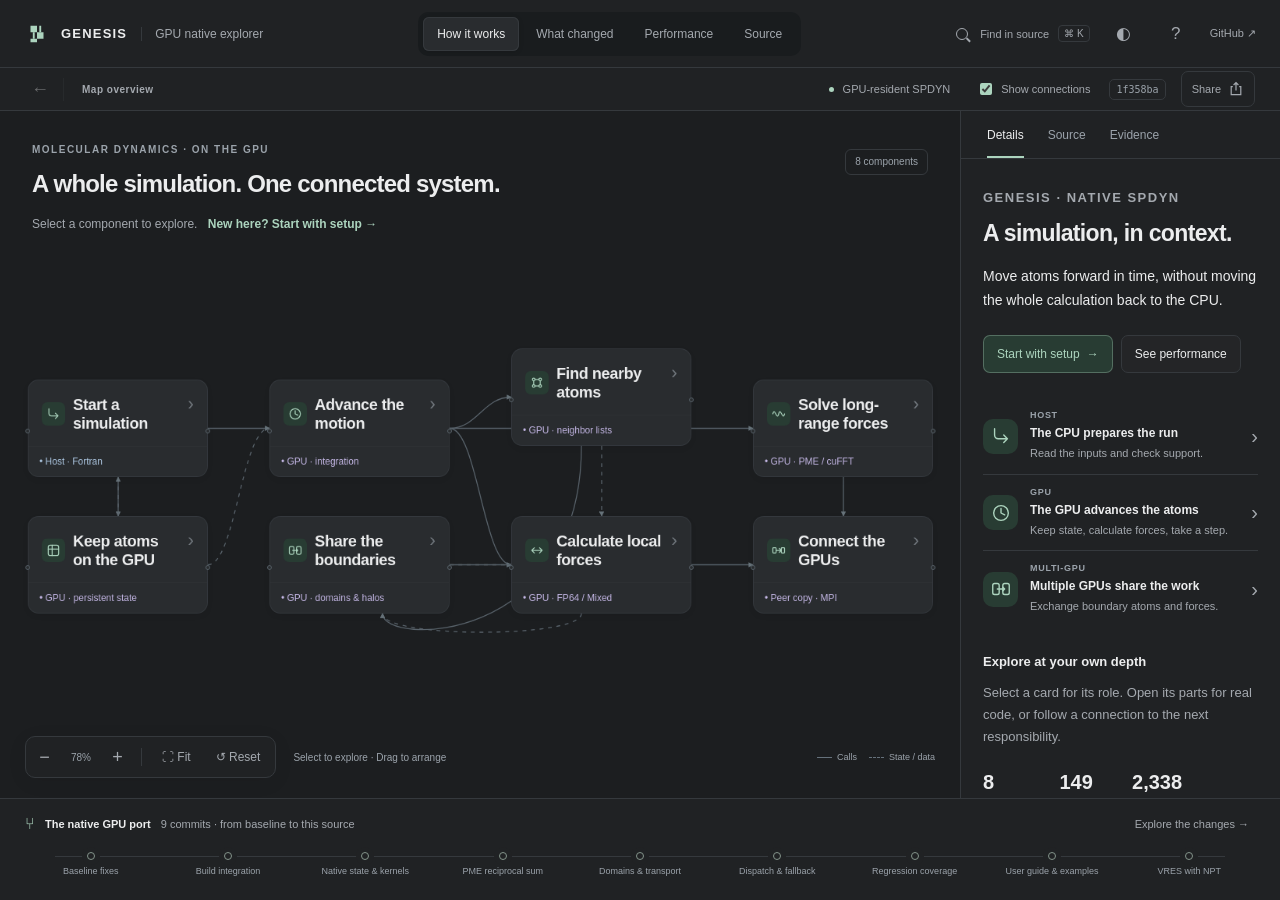
==== commit c67e551b: "Re-pin the explorer to the VRES NPT source snapshot The explorer pinned 34f4a37 and its check failed" ====
--- a/docs/explorer/index.html
+++ b/docs/explorer/index.html
@@ -34,7 +34,7 @@
     </section>
     <aside id="inspector" class="inspector" aria-label="Component inspector"><nav class="inspector-tabs" aria-label="Inspector view"><button data-tab="details" aria-pressed="true">Details</button><button data-tab="code" aria-pressed="false">Source</button><button data-tab="evidence" aria-pressed="false">Evidence</button></nav><div id="inspector-content" class="inspector-content"></div></aside>
   </main>
-  <footer class="history-footer"><div class="history-top"><span><span class="branch-icon" aria-hidden="true">⑂</span><strong>The native GPU port</strong><span class="muted">8 commits · from baseline to this source</span></span><button id="history-open">Explore the changes <span aria-hidden="true">→</span></button></div><div id="timeline" class="timeline" aria-label="Native port commit history"></div></footer>
+  <footer class="history-footer"><div class="history-top"><span><span class="branch-icon" aria-hidden="true">⑂</span><strong>The native GPU port</strong><span class="muted">9 commits · from baseline to this source</span></span><button id="history-open">Explore the changes <span aria-hidden="true">→</span></button></div><div id="timeline" class="timeline" aria-label="Native port commit history"></div></footer>
   <dialog id="search-dialog" class="search-dialog" aria-label="Find in source"><form method="dialog" class="search-top"><span class="search-icon" aria-hidden="true"></span><input id="search-input" placeholder="Search components, functions, or files…" aria-label="Search source" autocomplete="off"><button class="small-button" aria-label="Close search">Esc</button></form><p class="search-caption" id="search-caption">Start with a component, or search the SPDYN source.</p><div id="search-results" class="search-results"></div></dialog>
   <dialog id="share-dialog" class="share-dialog" aria-labelledby="share-title"><form method="dialog"><button class="close-help icon-button" aria-label="Close sharing">×</button></form><h2 id="share-title">Share this view</h2><p>Open the same component, source definition, or performance comparison.</p><label for="share-url" class="sr-only">Link to this view</label><input id="share-url" type="text" readonly spellcheck="false"><p id="share-preview-note" class="share-note" hidden>This is a local preview. The public link will work after the explorer is published to GitHub Pages.</p><div class="share-actions"><button id="share-copy" class="button primary">Copy link</button><span id="share-status" role="status"></span></div></dialog>
   <dialog id="help-dialog" class="help-dialog" aria-label="How to use the explorer"><form method="dialog"><button class="close-help icon-button" aria-label="Close help">×</button></form><p class="eyebrow">A SMALL GUIDE</p><h2>Follow your curiosity.</h2><p>Start with the map. Every card explains one part of the simulation in plain language.</p><div class="help-row"><span>1</span><div><strong>Select a component</strong><p>Read its role and follow its connections on the map.</p></div></div><div class="help-row"><span>2</span><div><strong>Go one level deeper</strong><p>Explore its parts, read an excerpt, or open Source to browse complete files.</p></div></div><div class="help-row"><span>3</span><div><strong>See the evidence</strong><p>Browse the port history and published benchmarks, with links to their source.</p></div></div><p class="help-note">Drag cards to rearrange. Drag the background to pan. Use + / − or scroll to zoom. Press <kbd>⌘ / Ctrl K</kbd> to search and <kbd>Esc</kbd> to go back.</p><nav class="documentation-links" aria-label="Documentation"><a href="https://github.com/wmarti/genesis-gpu-native/blob/main/doc/21_GPU_Native.rst" target="_blank" rel="noreferrer">User guide ↗</a><a href="./architecture.html" target="_blank" rel="noreferrer">Interactive diagram ↗</a><a href="https://github.com/wmarti/genesis-gpu-native" target="_blank" rel="noreferrer">Repository ↗</a></nav></dialog>
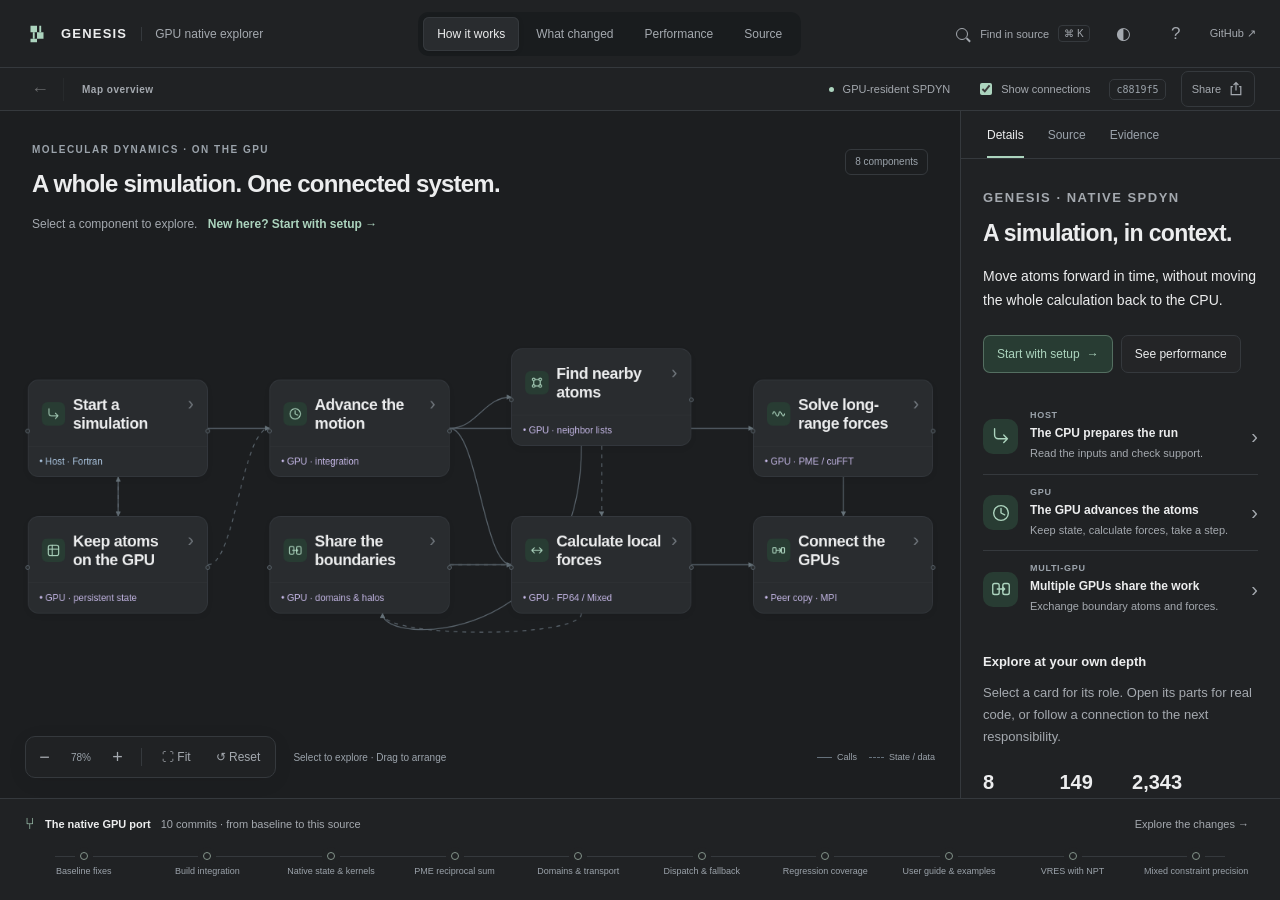
==== commit 936a08f3: "Re-pin the explorer to the Mixed constraint fix snapshot Source snapshot c8819f5: excerpts in gpu_st" ====
--- a/docs/explorer/index.html
+++ b/docs/explorer/index.html
@@ -34,7 +34,7 @@
     </section>
     <aside id="inspector" class="inspector" aria-label="Component inspector"><nav class="inspector-tabs" aria-label="Inspector view"><button data-tab="details" aria-pressed="true">Details</button><button data-tab="code" aria-pressed="false">Source</button><button data-tab="evidence" aria-pressed="false">Evidence</button></nav><div id="inspector-content" class="inspector-content"></div></aside>
   </main>
-  <footer class="history-footer"><div class="history-top"><span><span class="branch-icon" aria-hidden="true">⑂</span><strong>The native GPU port</strong><span class="muted">9 commits · from baseline to this source</span></span><button id="history-open">Explore the changes <span aria-hidden="true">→</span></button></div><div id="timeline" class="timeline" aria-label="Native port commit history"></div></footer>
+  <footer class="history-footer"><div class="history-top"><span><span class="branch-icon" aria-hidden="true">⑂</span><strong>The native GPU port</strong><span class="muted">10 commits · from baseline to this source</span></span><button id="history-open">Explore the changes <span aria-hidden="true">→</span></button></div><div id="timeline" class="timeline" aria-label="Native port commit history"></div></footer>
   <dialog id="search-dialog" class="search-dialog" aria-label="Find in source"><form method="dialog" class="search-top"><span class="search-icon" aria-hidden="true"></span><input id="search-input" placeholder="Search components, functions, or files…" aria-label="Search source" autocomplete="off"><button class="small-button" aria-label="Close search">Esc</button></form><p class="search-caption" id="search-caption">Start with a component, or search the SPDYN source.</p><div id="search-results" class="search-results"></div></dialog>
   <dialog id="share-dialog" class="share-dialog" aria-labelledby="share-title"><form method="dialog"><button class="close-help icon-button" aria-label="Close sharing">×</button></form><h2 id="share-title">Share this view</h2><p>Open the same component, source definition, or performance comparison.</p><label for="share-url" class="sr-only">Link to this view</label><input id="share-url" type="text" readonly spellcheck="false"><p id="share-preview-note" class="share-note" hidden>This is a local preview. The public link will work after the explorer is published to GitHub Pages.</p><div class="share-actions"><button id="share-copy" class="button primary">Copy link</button><span id="share-status" role="status"></span></div></dialog>
   <dialog id="help-dialog" class="help-dialog" aria-label="How to use the explorer"><form method="dialog"><button class="close-help icon-button" aria-label="Close help">×</button></form><p class="eyebrow">A SMALL GUIDE</p><h2>Follow your curiosity.</h2><p>Start with the map. Every card explains one part of the simulation in plain language.</p><div class="help-row"><span>1</span><div><strong>Select a component</strong><p>Read its role and follow its connections on the map.</p></div></div><div class="help-row"><span>2</span><div><strong>Go one level deeper</strong><p>Explore its parts, read an excerpt, or open Source to browse complete files.</p></div></div><div class="help-row"><span>3</span><div><strong>See the evidence</strong><p>Browse the port history and published benchmarks, with links to their source.</p></div></div><p class="help-note">Drag cards to rearrange. Drag the background to pan. Use + / − or scroll to zoom. Press <kbd>⌘ / Ctrl K</kbd> to search and <kbd>Esc</kbd> to go back.</p><nav class="documentation-links" aria-label="Documentation"><a href="https://github.com/wmarti/genesis-gpu-native/blob/main/doc/21_GPU_Native.rst" target="_blank" rel="noreferrer">User guide ↗</a><a href="./architecture.html" target="_blank" rel="noreferrer">Interactive diagram ↗</a><a href="https://github.com/wmarti/genesis-gpu-native" target="_blank" rel="noreferrer">Repository ↗</a></nav></dialog>
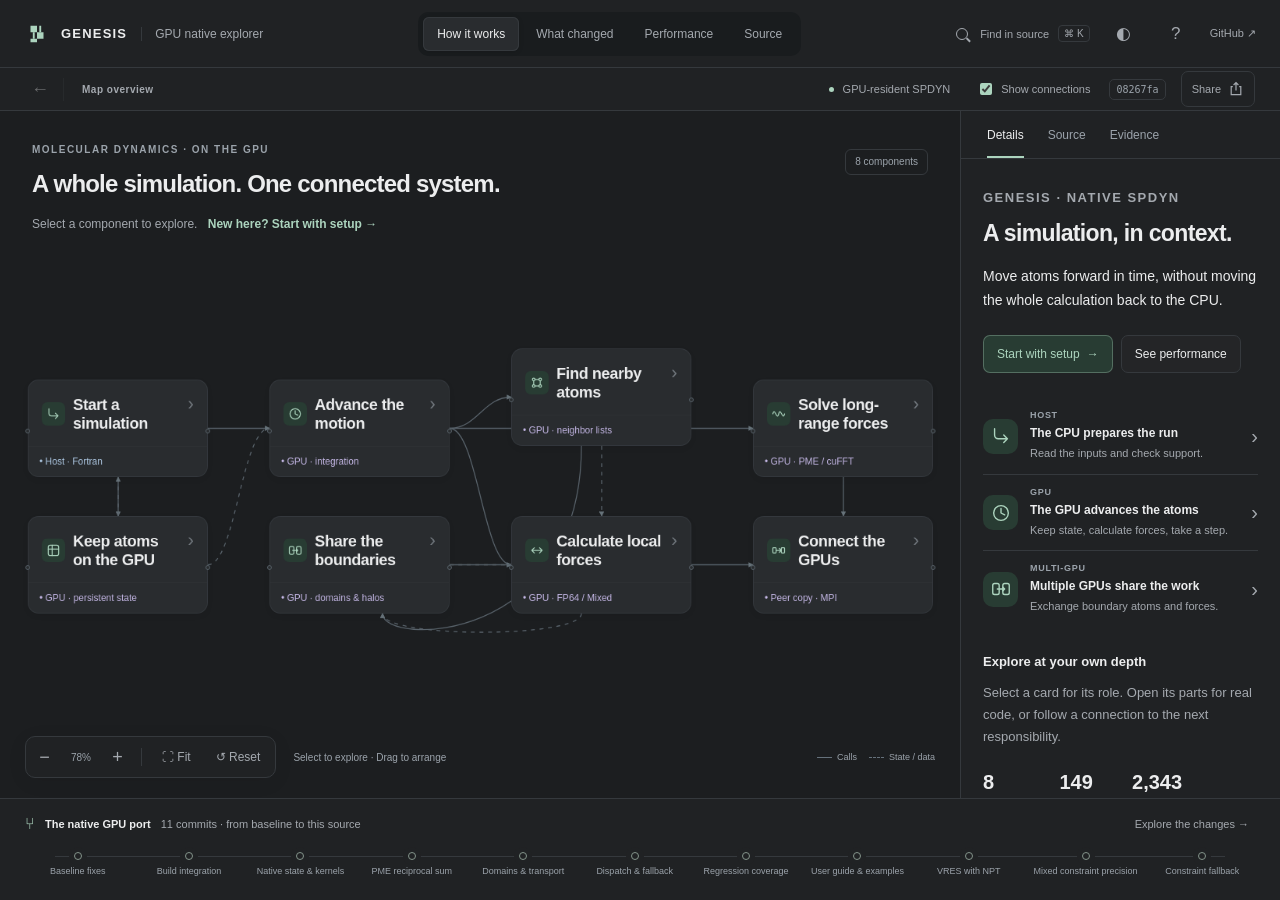
==== commit 81cfc3c3: "Re-pin the explorer to the constraint fallback snapshot Source snapshot 08267fa: excerpts in gpu_ste" ====
--- a/docs/explorer/index.html
+++ b/docs/explorer/index.html
@@ -34,7 +34,7 @@
     </section>
     <aside id="inspector" class="inspector" aria-label="Component inspector"><nav class="inspector-tabs" aria-label="Inspector view"><button data-tab="details" aria-pressed="true">Details</button><button data-tab="code" aria-pressed="false">Source</button><button data-tab="evidence" aria-pressed="false">Evidence</button></nav><div id="inspector-content" class="inspector-content"></div></aside>
   </main>
-  <footer class="history-footer"><div class="history-top"><span><span class="branch-icon" aria-hidden="true">⑂</span><strong>The native GPU port</strong><span class="muted">10 commits · from baseline to this source</span></span><button id="history-open">Explore the changes <span aria-hidden="true">→</span></button></div><div id="timeline" class="timeline" aria-label="Native port commit history"></div></footer>
+  <footer class="history-footer"><div class="history-top"><span><span class="branch-icon" aria-hidden="true">⑂</span><strong>The native GPU port</strong><span class="muted">11 commits · from baseline to this source</span></span><button id="history-open">Explore the changes <span aria-hidden="true">→</span></button></div><div id="timeline" class="timeline" aria-label="Native port commit history"></div></footer>
   <dialog id="search-dialog" class="search-dialog" aria-label="Find in source"><form method="dialog" class="search-top"><span class="search-icon" aria-hidden="true"></span><input id="search-input" placeholder="Search components, functions, or files…" aria-label="Search source" autocomplete="off"><button class="small-button" aria-label="Close search">Esc</button></form><p class="search-caption" id="search-caption">Start with a component, or search the SPDYN source.</p><div id="search-results" class="search-results"></div></dialog>
   <dialog id="share-dialog" class="share-dialog" aria-labelledby="share-title"><form method="dialog"><button class="close-help icon-button" aria-label="Close sharing">×</button></form><h2 id="share-title">Share this view</h2><p>Open the same component, source definition, or performance comparison.</p><label for="share-url" class="sr-only">Link to this view</label><input id="share-url" type="text" readonly spellcheck="false"><p id="share-preview-note" class="share-note" hidden>This is a local preview. The public link will work after the explorer is published to GitHub Pages.</p><div class="share-actions"><button id="share-copy" class="button primary">Copy link</button><span id="share-status" role="status"></span></div></dialog>
   <dialog id="help-dialog" class="help-dialog" aria-label="How to use the explorer"><form method="dialog"><button class="close-help icon-button" aria-label="Close help">×</button></form><p class="eyebrow">A SMALL GUIDE</p><h2>Follow your curiosity.</h2><p>Start with the map. Every card explains one part of the simulation in plain language.</p><div class="help-row"><span>1</span><div><strong>Select a component</strong><p>Read its role and follow its connections on the map.</p></div></div><div class="help-row"><span>2</span><div><strong>Go one level deeper</strong><p>Explore its parts, read an excerpt, or open Source to browse complete files.</p></div></div><div class="help-row"><span>3</span><div><strong>See the evidence</strong><p>Browse the port history and published benchmarks, with links to their source.</p></div></div><p class="help-note">Drag cards to rearrange. Drag the background to pan. Use + / − or scroll to zoom. Press <kbd>⌘ / Ctrl K</kbd> to search and <kbd>Esc</kbd> to go back.</p><nav class="documentation-links" aria-label="Documentation"><a href="https://github.com/wmarti/genesis-gpu-native/blob/main/doc/21_GPU_Native.rst" target="_blank" rel="noreferrer">User guide ↗</a><a href="./architecture.html" target="_blank" rel="noreferrer">Interactive diagram ↗</a><a href="https://github.com/wmarti/genesis-gpu-native" target="_blank" rel="noreferrer">Repository ↗</a></nav></dialog>
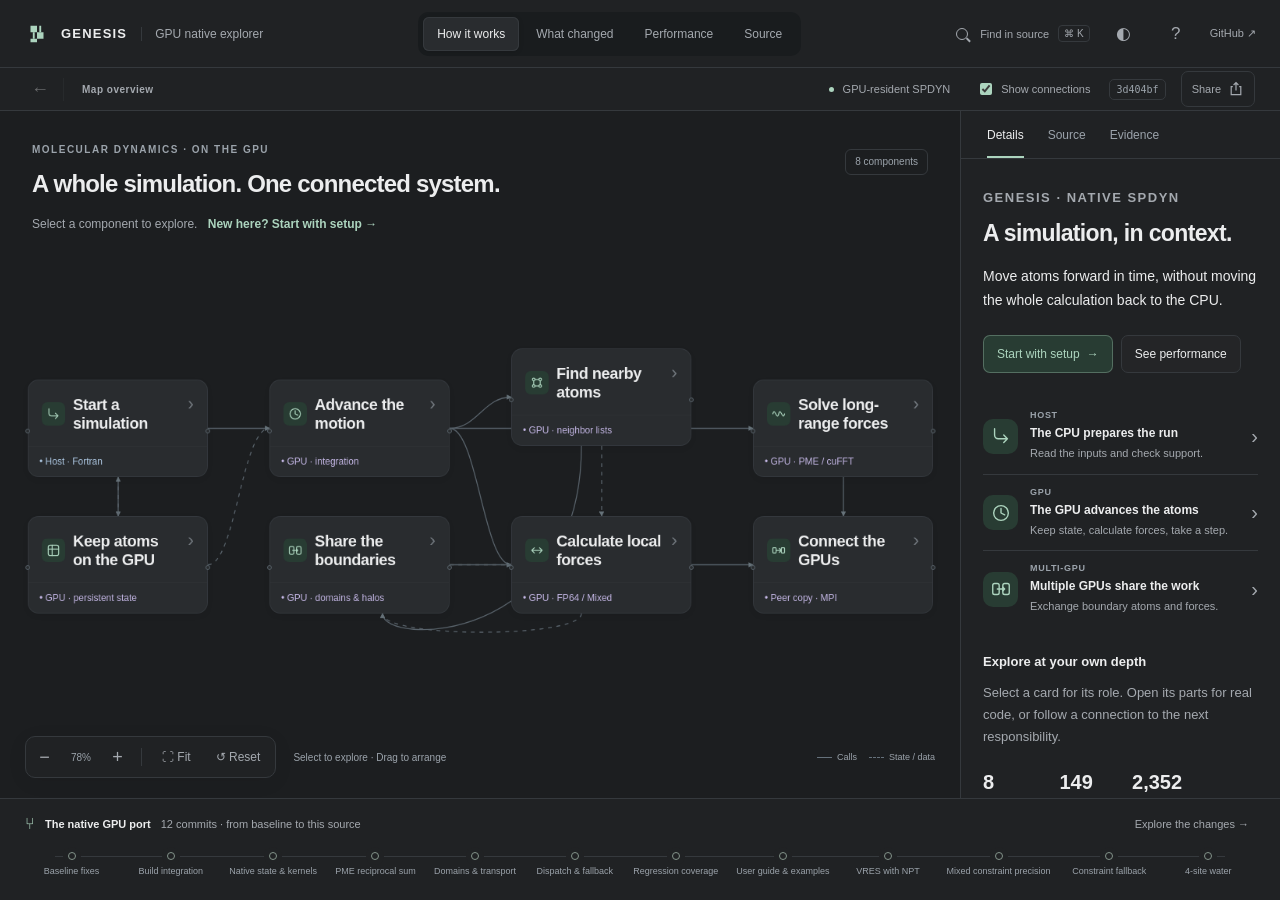
==== commit 83b5a703: "Re-pin the explorer to the 4-site water snapshot Source snapshot 3d404bf: excerpts, links, the sourc" ====
--- a/docs/explorer/index.html
+++ b/docs/explorer/index.html
@@ -34,7 +34,7 @@
     </section>
     <aside id="inspector" class="inspector" aria-label="Component inspector"><nav class="inspector-tabs" aria-label="Inspector view"><button data-tab="details" aria-pressed="true">Details</button><button data-tab="code" aria-pressed="false">Source</button><button data-tab="evidence" aria-pressed="false">Evidence</button></nav><div id="inspector-content" class="inspector-content"></div></aside>
   </main>
-  <footer class="history-footer"><div class="history-top"><span><span class="branch-icon" aria-hidden="true">⑂</span><strong>The native GPU port</strong><span class="muted">11 commits · from baseline to this source</span></span><button id="history-open">Explore the changes <span aria-hidden="true">→</span></button></div><div id="timeline" class="timeline" aria-label="Native port commit history"></div></footer>
+  <footer class="history-footer"><div class="history-top"><span><span class="branch-icon" aria-hidden="true">⑂</span><strong>The native GPU port</strong><span class="muted">12 commits · from baseline to this source</span></span><button id="history-open">Explore the changes <span aria-hidden="true">→</span></button></div><div id="timeline" class="timeline" aria-label="Native port commit history"></div></footer>
   <dialog id="search-dialog" class="search-dialog" aria-label="Find in source"><form method="dialog" class="search-top"><span class="search-icon" aria-hidden="true"></span><input id="search-input" placeholder="Search components, functions, or files…" aria-label="Search source" autocomplete="off"><button class="small-button" aria-label="Close search">Esc</button></form><p class="search-caption" id="search-caption">Start with a component, or search the SPDYN source.</p><div id="search-results" class="search-results"></div></dialog>
   <dialog id="share-dialog" class="share-dialog" aria-labelledby="share-title"><form method="dialog"><button class="close-help icon-button" aria-label="Close sharing">×</button></form><h2 id="share-title">Share this view</h2><p>Open the same component, source definition, or performance comparison.</p><label for="share-url" class="sr-only">Link to this view</label><input id="share-url" type="text" readonly spellcheck="false"><p id="share-preview-note" class="share-note" hidden>This is a local preview. The public link will work after the explorer is published to GitHub Pages.</p><div class="share-actions"><button id="share-copy" class="button primary">Copy link</button><span id="share-status" role="status"></span></div></dialog>
   <dialog id="help-dialog" class="help-dialog" aria-label="How to use the explorer"><form method="dialog"><button class="close-help icon-button" aria-label="Close help">×</button></form><p class="eyebrow">A SMALL GUIDE</p><h2>Follow your curiosity.</h2><p>Start with the map. Every card explains one part of the simulation in plain language.</p><div class="help-row"><span>1</span><div><strong>Select a component</strong><p>Read its role and follow its connections on the map.</p></div></div><div class="help-row"><span>2</span><div><strong>Go one level deeper</strong><p>Explore its parts, read an excerpt, or open Source to browse complete files.</p></div></div><div class="help-row"><span>3</span><div><strong>See the evidence</strong><p>Browse the port history and published benchmarks, with links to their source.</p></div></div><p class="help-note">Drag cards to rearrange. Drag the background to pan. Use + / − or scroll to zoom. Press <kbd>⌘ / Ctrl K</kbd> to search and <kbd>Esc</kbd> to go back.</p><nav class="documentation-links" aria-label="Documentation"><a href="https://github.com/wmarti/genesis-gpu-native/blob/main/doc/21_GPU_Native.rst" target="_blank" rel="noreferrer">User guide ↗</a><a href="./architecture.html" target="_blank" rel="noreferrer">Interactive diagram ↗</a><a href="https://github.com/wmarti/genesis-gpu-native" target="_blank" rel="noreferrer">Repository ↗</a></nav></dialog>
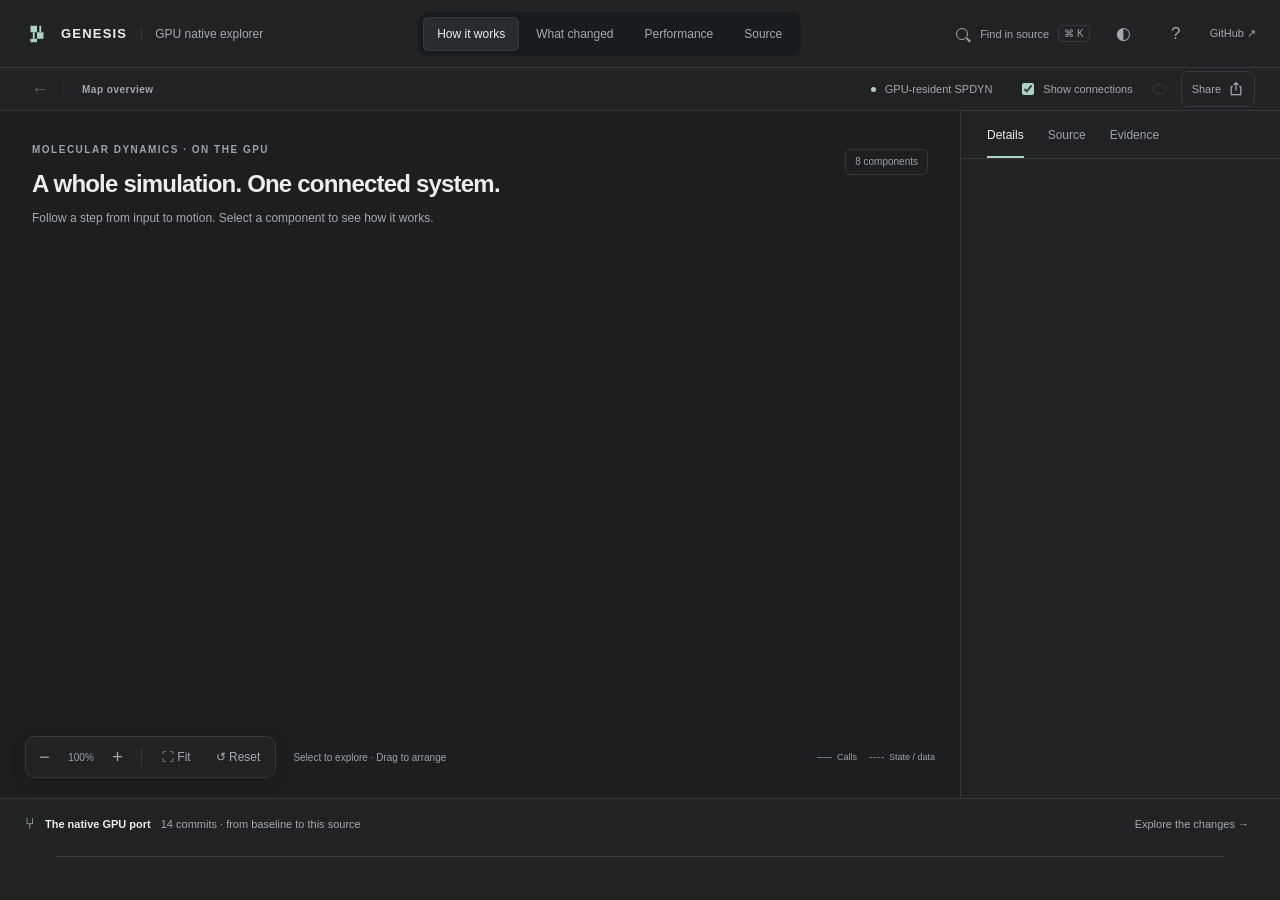
==== commit 39dc4e5d: "Re-pin the explorer to the Mixed cutoff-tail snapshot Source snapshot b2fc6c2: links, the source ind" ====
--- a/docs/explorer/index.html
+++ b/docs/explorer/index.html
@@ -34,7 +34,7 @@
     </section>
     <aside id="inspector" class="inspector" aria-label="Component inspector"><nav class="inspector-tabs" aria-label="Inspector view"><button data-tab="details" aria-pressed="true">Details</button><button data-tab="code" aria-pressed="false">Source</button><button data-tab="evidence" aria-pressed="false">Evidence</button></nav><div id="inspector-content" class="inspector-content"></div></aside>
   </main>
-  <footer class="history-footer"><div class="history-top"><span><span class="branch-icon" aria-hidden="true">⑂</span><strong>The native GPU port</strong><span class="muted">12 commits · from baseline to this source</span></span><button id="history-open">Explore the changes <span aria-hidden="true">→</span></button></div><div id="timeline" class="timeline" aria-label="Native port commit history"></div></footer>
+  <footer class="history-footer"><div class="history-top"><span><span class="branch-icon" aria-hidden="true">⑂</span><strong>The native GPU port</strong><span class="muted">14 commits · from baseline to this source</span></span><button id="history-open">Explore the changes <span aria-hidden="true">→</span></button></div><div id="timeline" class="timeline" aria-label="Native port commit history"></div></footer>
   <dialog id="search-dialog" class="search-dialog" aria-label="Find in source"><form method="dialog" class="search-top"><span class="search-icon" aria-hidden="true"></span><input id="search-input" placeholder="Search components, functions, or files…" aria-label="Search source" autocomplete="off"><button class="small-button" aria-label="Close search">Esc</button></form><p class="search-caption" id="search-caption">Start with a component, or search the SPDYN source.</p><div id="search-results" class="search-results"></div></dialog>
   <dialog id="share-dialog" class="share-dialog" aria-labelledby="share-title"><form method="dialog"><button class="close-help icon-button" aria-label="Close sharing">×</button></form><h2 id="share-title">Share this view</h2><p>Open the same component, source definition, or performance comparison.</p><label for="share-url" class="sr-only">Link to this view</label><input id="share-url" type="text" readonly spellcheck="false"><p id="share-preview-note" class="share-note" hidden>This is a local preview. The public link will work after the explorer is published to GitHub Pages.</p><div class="share-actions"><button id="share-copy" class="button primary">Copy link</button><span id="share-status" role="status"></span></div></dialog>
   <dialog id="help-dialog" class="help-dialog" aria-label="How to use the explorer"><form method="dialog"><button class="close-help icon-button" aria-label="Close help">×</button></form><p class="eyebrow">A SMALL GUIDE</p><h2>Follow your curiosity.</h2><p>Start with the map. Every card explains one part of the simulation in plain language.</p><div class="help-row"><span>1</span><div><strong>Select a component</strong><p>Read its role and follow its connections on the map.</p></div></div><div class="help-row"><span>2</span><div><strong>Go one level deeper</strong><p>Explore its parts, read an excerpt, or open Source to browse complete files.</p></div></div><div class="help-row"><span>3</span><div><strong>See the evidence</strong><p>Browse the port history and published benchmarks, with links to their source.</p></div></div><p class="help-note">Drag cards to rearrange. Drag the background to pan. Use + / − or scroll to zoom. Press <kbd>⌘ / Ctrl K</kbd> to search and <kbd>Esc</kbd> to go back.</p><nav class="documentation-links" aria-label="Documentation"><a href="https://github.com/wmarti/genesis-gpu-native/blob/main/doc/21_GPU_Native.rst" target="_blank" rel="noreferrer">User guide ↗</a><a href="./architecture.html" target="_blank" rel="noreferrer">Interactive diagram ↗</a><a href="https://github.com/wmarti/genesis-gpu-native" target="_blank" rel="noreferrer">Repository ↗</a></nav></dialog>
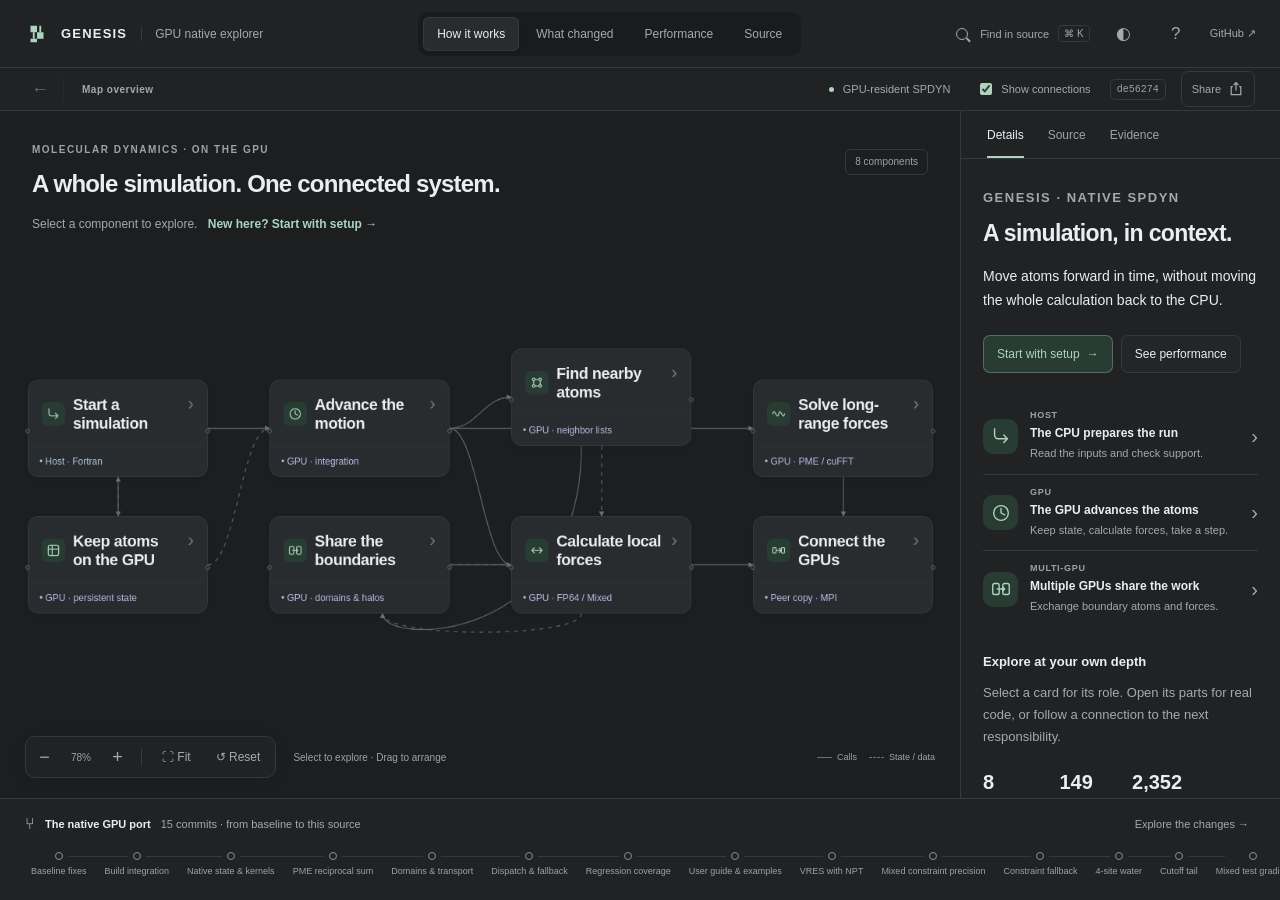
==== commit f72ea5ad: "Re-pin the explorer to the unstable-run stop snapshot Source snapshot de56274: links, the source ind" ====
--- a/docs/explorer/index.html
+++ b/docs/explorer/index.html
@@ -34,7 +34,7 @@
     </section>
     <aside id="inspector" class="inspector" aria-label="Component inspector"><nav class="inspector-tabs" aria-label="Inspector view"><button data-tab="details" aria-pressed="true">Details</button><button data-tab="code" aria-pressed="false">Source</button><button data-tab="evidence" aria-pressed="false">Evidence</button></nav><div id="inspector-content" class="inspector-content"></div></aside>
   </main>
-  <footer class="history-footer"><div class="history-top"><span><span class="branch-icon" aria-hidden="true">⑂</span><strong>The native GPU port</strong><span class="muted">14 commits · from baseline to this source</span></span><button id="history-open">Explore the changes <span aria-hidden="true">→</span></button></div><div id="timeline" class="timeline" aria-label="Native port commit history"></div></footer>
+  <footer class="history-footer"><div class="history-top"><span><span class="branch-icon" aria-hidden="true">⑂</span><strong>The native GPU port</strong><span class="muted">15 commits · from baseline to this source</span></span><button id="history-open">Explore the changes <span aria-hidden="true">→</span></button></div><div id="timeline" class="timeline" aria-label="Native port commit history"></div></footer>
   <dialog id="search-dialog" class="search-dialog" aria-label="Find in source"><form method="dialog" class="search-top"><span class="search-icon" aria-hidden="true"></span><input id="search-input" placeholder="Search components, functions, or files…" aria-label="Search source" autocomplete="off"><button class="small-button" aria-label="Close search">Esc</button></form><p class="search-caption" id="search-caption">Start with a component, or search the SPDYN source.</p><div id="search-results" class="search-results"></div></dialog>
   <dialog id="share-dialog" class="share-dialog" aria-labelledby="share-title"><form method="dialog"><button class="close-help icon-button" aria-label="Close sharing">×</button></form><h2 id="share-title">Share this view</h2><p>Open the same component, source definition, or performance comparison.</p><label for="share-url" class="sr-only">Link to this view</label><input id="share-url" type="text" readonly spellcheck="false"><p id="share-preview-note" class="share-note" hidden>This is a local preview. The public link will work after the explorer is published to GitHub Pages.</p><div class="share-actions"><button id="share-copy" class="button primary">Copy link</button><span id="share-status" role="status"></span></div></dialog>
   <dialog id="help-dialog" class="help-dialog" aria-label="How to use the explorer"><form method="dialog"><button class="close-help icon-button" aria-label="Close help">×</button></form><p class="eyebrow">A SMALL GUIDE</p><h2>Follow your curiosity.</h2><p>Start with the map. Every card explains one part of the simulation in plain language.</p><div class="help-row"><span>1</span><div><strong>Select a component</strong><p>Read its role and follow its connections on the map.</p></div></div><div class="help-row"><span>2</span><div><strong>Go one level deeper</strong><p>Explore its parts, read an excerpt, or open Source to browse complete files.</p></div></div><div class="help-row"><span>3</span><div><strong>See the evidence</strong><p>Browse the port history and published benchmarks, with links to their source.</p></div></div><p class="help-note">Drag cards to rearrange. Drag the background to pan. Use + / − or scroll to zoom. Press <kbd>⌘ / Ctrl K</kbd> to search and <kbd>Esc</kbd> to go back.</p><nav class="documentation-links" aria-label="Documentation"><a href="https://github.com/wmarti/genesis-gpu-native/blob/main/doc/21_GPU_Native.rst" target="_blank" rel="noreferrer">User guide ↗</a><a href="./architecture.html" target="_blank" rel="noreferrer">Interactive diagram ↗</a><a href="https://github.com/wmarti/genesis-gpu-native" target="_blank" rel="noreferrer">Repository ↗</a></nav></dialog>
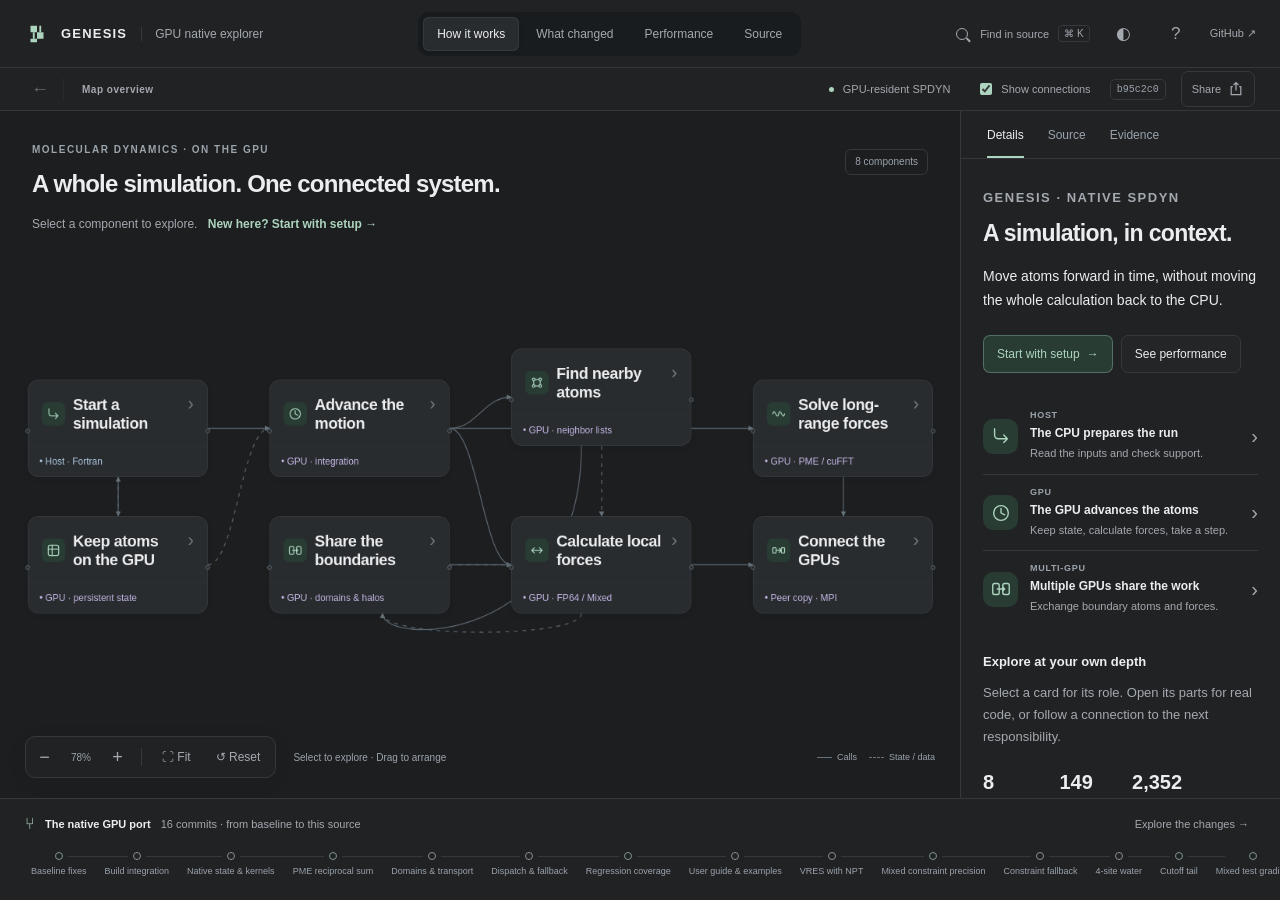
==== commit 8ec17b45: "Re-pin the explorer to the MPI thread level snapshot Source snapshot b95c2c0; the history now lists " ====
--- a/docs/explorer/index.html
+++ b/docs/explorer/index.html
@@ -34,7 +34,7 @@
     </section>
     <aside id="inspector" class="inspector" aria-label="Component inspector"><nav class="inspector-tabs" aria-label="Inspector view"><button data-tab="details" aria-pressed="true">Details</button><button data-tab="code" aria-pressed="false">Source</button><button data-tab="evidence" aria-pressed="false">Evidence</button></nav><div id="inspector-content" class="inspector-content"></div></aside>
   </main>
-  <footer class="history-footer"><div class="history-top"><span><span class="branch-icon" aria-hidden="true">⑂</span><strong>The native GPU port</strong><span class="muted">15 commits · from baseline to this source</span></span><button id="history-open">Explore the changes <span aria-hidden="true">→</span></button></div><div id="timeline" class="timeline" aria-label="Native port commit history"></div></footer>
+  <footer class="history-footer"><div class="history-top"><span><span class="branch-icon" aria-hidden="true">⑂</span><strong>The native GPU port</strong><span class="muted">16 commits · from baseline to this source</span></span><button id="history-open">Explore the changes <span aria-hidden="true">→</span></button></div><div id="timeline" class="timeline" aria-label="Native port commit history"></div></footer>
   <dialog id="search-dialog" class="search-dialog" aria-label="Find in source"><form method="dialog" class="search-top"><span class="search-icon" aria-hidden="true"></span><input id="search-input" placeholder="Search components, functions, or files…" aria-label="Search source" autocomplete="off"><button class="small-button" aria-label="Close search">Esc</button></form><p class="search-caption" id="search-caption">Start with a component, or search the SPDYN source.</p><div id="search-results" class="search-results"></div></dialog>
   <dialog id="share-dialog" class="share-dialog" aria-labelledby="share-title"><form method="dialog"><button class="close-help icon-button" aria-label="Close sharing">×</button></form><h2 id="share-title">Share this view</h2><p>Open the same component, source definition, or performance comparison.</p><label for="share-url" class="sr-only">Link to this view</label><input id="share-url" type="text" readonly spellcheck="false"><p id="share-preview-note" class="share-note" hidden>This is a local preview. The public link will work after the explorer is published to GitHub Pages.</p><div class="share-actions"><button id="share-copy" class="button primary">Copy link</button><span id="share-status" role="status"></span></div></dialog>
   <dialog id="help-dialog" class="help-dialog" aria-label="How to use the explorer"><form method="dialog"><button class="close-help icon-button" aria-label="Close help">×</button></form><p class="eyebrow">A SMALL GUIDE</p><h2>Follow your curiosity.</h2><p>Start with the map. Every card explains one part of the simulation in plain language.</p><div class="help-row"><span>1</span><div><strong>Select a component</strong><p>Read its role and follow its connections on the map.</p></div></div><div class="help-row"><span>2</span><div><strong>Go one level deeper</strong><p>Explore its parts, read an excerpt, or open Source to browse complete files.</p></div></div><div class="help-row"><span>3</span><div><strong>See the evidence</strong><p>Browse the port history and published benchmarks, with links to their source.</p></div></div><p class="help-note">Drag cards to rearrange. Drag the background to pan. Use + / − or scroll to zoom. Press <kbd>⌘ / Ctrl K</kbd> to search and <kbd>Esc</kbd> to go back.</p><nav class="documentation-links" aria-label="Documentation"><a href="https://github.com/wmarti/genesis-gpu-native/blob/main/doc/21_GPU_Native.rst" target="_blank" rel="noreferrer">User guide ↗</a><a href="./architecture.html" target="_blank" rel="noreferrer">Interactive diagram ↗</a><a href="https://github.com/wmarti/genesis-gpu-native" target="_blank" rel="noreferrer">Repository ↗</a></nav></dialog>
